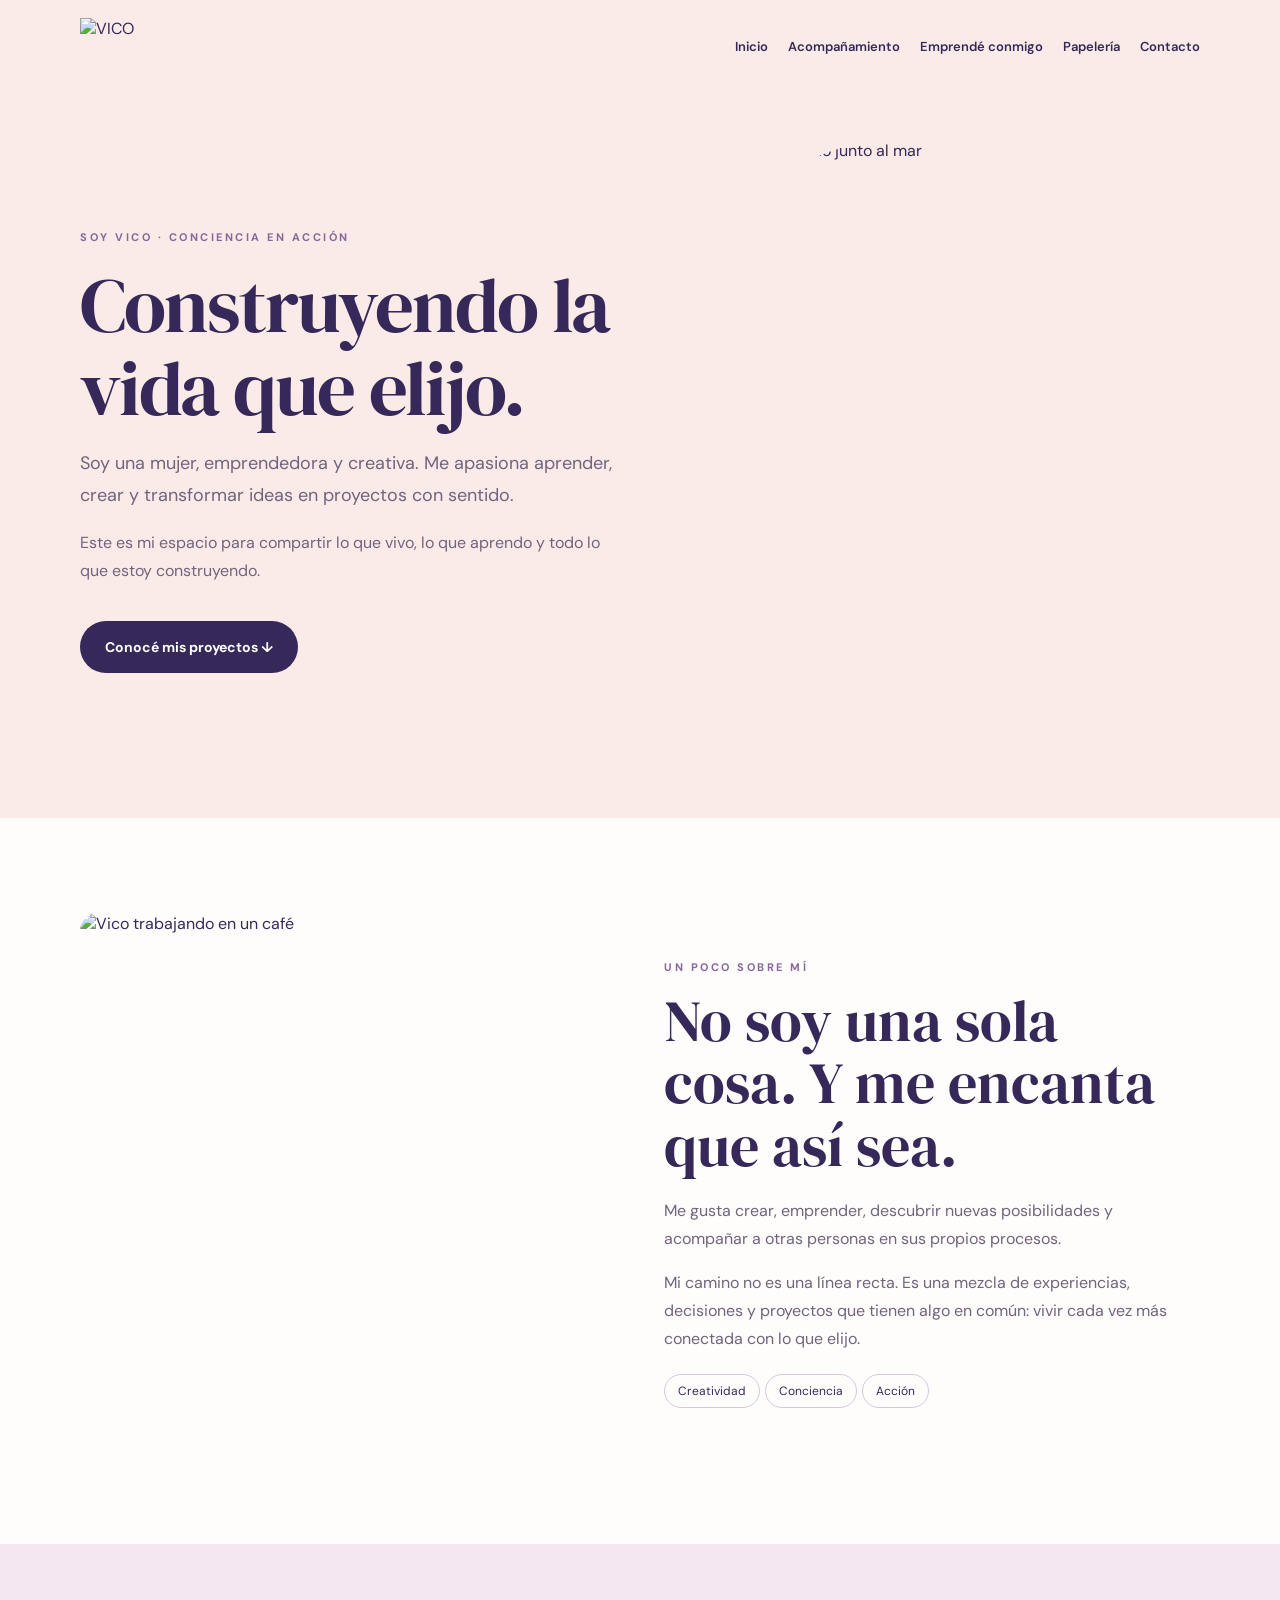
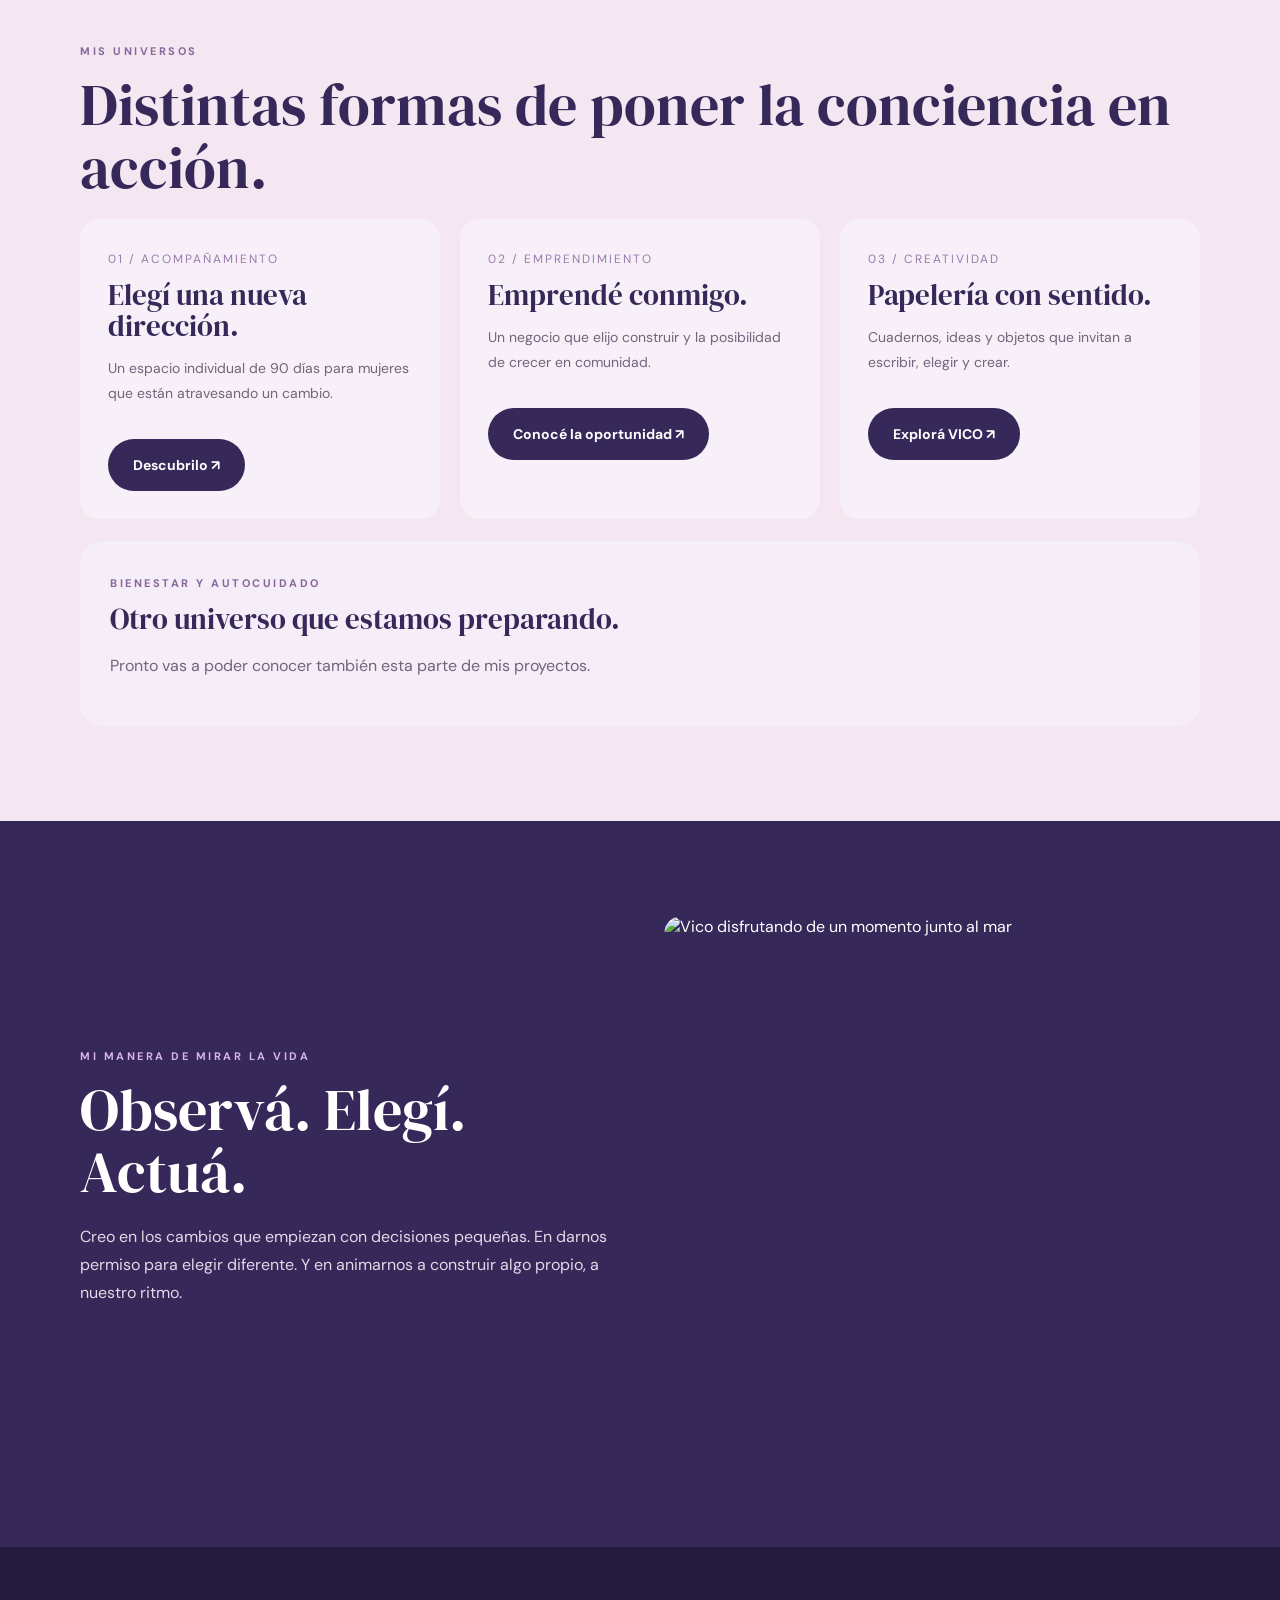
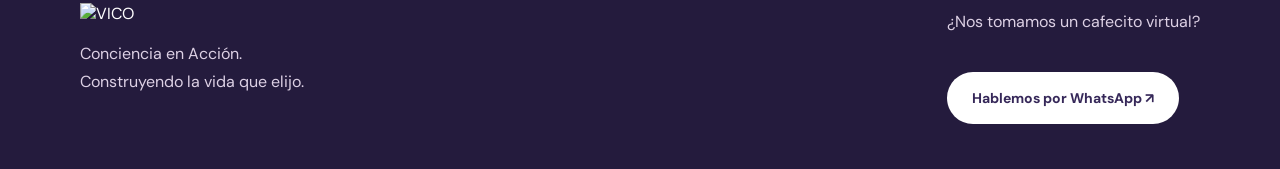
==== index.html @ 18afd37e "Add files via upload" ====
<!doctype html><html lang="es"><head><meta charset="utf-8"><meta name="viewport" content="width=device-width, initial-scale=1"><meta name="theme-color" content="#FAEBE8"><meta name="description" content="Soy Vico. Conciencia en Acción: proyectos de bienestar, acompañamiento, emprendimiento y papelería con sentido."><title>Soy Vico · VICO</title><link rel="stylesheet" href="styles.css"></head><body><div class="hero"><header class="shell nav"><a class="brand" href="index.html"><img src="assets/logo.png" alt="VICO"></a><button class="menu" type="button" aria-label="Abrir menú" aria-expanded="false" onclick="let l=document.querySelector('.links');l.classList.toggle('open');this.setAttribute('aria-expanded',l.classList.contains('open'))">Menú ☰</button><nav class="links" aria-label="Navegación principal"><a href="index.html">Inicio</a><a href="acompanamiento.html">Acompañamiento</a><a href="emprende.html">Emprendé conmigo</a><a href="papeleria.html">Papelería</a><a href="index.html#contacto">Contacto</a></nav></header><div class="shell hero-grid"><div><span class="eyebrow">Soy Vico · Conciencia en Acción</span><h1>Construyendo la vida que elijo.</h1><p class="lead">Soy una mujer, emprendedora y creativa. Me apasiona aprender, crear y transformar ideas en proyectos con sentido.</p><p>Este es mi espacio para compartir lo que vivo, lo que aprendo y todo lo que estoy construyendo.</p><a class="btn" href="#proyectos">Conocé mis proyectos ↓</a></div><div class="visual"><img class="hero-photo" src="assets/sonrisa.jpg" alt="Vico sonriendo junto al mar"></div></div></div><section class="pad"><div class="shell grid2"><img class="photo split-photo" src="assets/cafe.jpg" alt="Vico trabajando en un café"><div><span class="eyebrow">Un poco sobre mí</span><h2>No soy una sola cosa. Y me encanta que así sea.</h2><p>Me gusta crear, emprender, descubrir nuevas posibilidades y acompañar a otras personas en sus propios procesos.</p><p>Mi camino no es una línea recta. Es una mezcla de experiencias, decisiones y proyectos que tienen algo en común: vivir cada vez más conectada con lo que elijo.</p><span class="tag">Creatividad</span><span class="tag">Conciencia</span><span class="tag">Acción</span></div></div></section><section class="pad band" id="proyectos"><div class="shell"><span class="eyebrow">Mis universos</span><h2>Distintas formas de poner la conciencia en acción.</h2><div class="cards"><article class="card"><span class="num">01 / ACOMPAÑAMIENTO</span><h3>Elegí una nueva dirección.</h3><p>Un espacio individual de 90 días para mujeres que están atravesando un cambio.</p><a class="btn" href="acompanamiento.html">Descubrilo ↗</a></article><article class="card"><span class="num">02 / EMPRENDIMIENTO</span><h3>Emprendé conmigo.</h3><p>Un negocio que elijo construir y la posibilidad de crecer en comunidad.</p><a class="btn" href="emprende.html">Conocé la oportunidad ↗</a></article><article class="card"><span class="num">03 / CREATIVIDAD</span><h3>Papelería con sentido.</h3><p>Cuadernos, ideas y objetos que invitan a escribir, elegir y crear.</p><a class="btn" href="papeleria.html">Explorá VICO ↗</a></article></div><div class="callout" style="margin-top:22px"><span class="eyebrow">Bienestar y autocuidado</span><h3>Otro universo que estamos preparando.</h3><p>Pronto vas a poder conocer también esta parte de mis proyectos.</p></div></div></section><section class="pad dark"><div class="shell grid2"><div><span class="eyebrow">Mi manera de mirar la vida</span><h2>Observá. Elegí. Actuá.</h2><p>Creo en los cambios que empiezan con decisiones pequeñas. En darnos permiso para elegir diferente. Y en animarnos a construir algo propio, a nuestro ritmo.</p></div><img class="photo split-photo" src="assets/alegria.jpg" alt="Vico disfrutando de un momento junto al mar"></div></section><footer class="footer" id="contacto"><div class="shell footer-grid"><div><img src="assets/logo_light.png" alt="VICO"><p>Conciencia en Acción.<br>Construyendo la vida que elijo.</p></div><div><p>¿Nos tomamos un cafecito virtual?</p><a class="btn alt" href="https://wa.me/34682729639?text=Hola%20Vico%2C%20llegu%C3%A9%20desde%20tu%20web%20y%20me%20gustar%C3%ADa%20conversar." target="_blank" rel="noopener">Hablemos por WhatsApp ↗</a></div></div></footer></body></html>
---- styles.css ----
@import url('https://fonts.googleapis.com/css2?family=DM+Sans:wght@400;500;600;700&family=DM+Serif+Display:ital@0;1&display=swap');:root{--ink:#362859;--blush:#FAEBE8;--lilac:#8968AA;--muted:#71647c;--paper:#fffdfb}*{box-sizing:border-box}html{scroll-behavior:smooth}body{margin:0;color:var(--ink);background:var(--paper);font-family:'DM Sans',sans-serif}a{text-decoration:none;color:inherit}img{display:block;max-width:100%}.shell{width:min(1120px,calc(100% - 40px));margin:auto}.nav{display:flex;align-items:center;justify-content:space-between;gap:16px;padding:18px 0}.brand img{width:118px;height:56px;object-fit:contain;object-position:left}.links{display:flex;gap:20px;align-items:center;font-size:13px;font-weight:600}.links a:hover{color:var(--lilac)}.menu{display:none;border:1px solid #c9b7d5;background:transparent;border-radius:12px;padding:9px 12px;color:var(--ink)}.hero{background:var(--blush);padding-bottom:60px}.hero-grid{display:grid;grid-template-columns:1.05fr .95fr;gap:7%;align-items:center;padding-top:48px}.eyebrow{font-size:11px;letter-spacing:2.5px;text-transform:uppercase;font-weight:700;color:#86679b}h1,h2,h3,.quote{font-family:'DM Serif Display',Georgia,serif;font-weight:400;line-height:1.08}h1{font-size:clamp(48px,6vw,86px);letter-spacing:-2px;margin:18px 0}h2{font-size:clamp(35px,4.5vw,60px);margin:14px 0 20px}h3{font-size:29px;margin:12px 0}p{line-height:1.75;color:var(--muted);font-size:16px}.lead{font-size:18px;max-width:580px}.hero-photo{border-radius:190px 190px 18px 18px;aspect-ratio:4/5;object-fit:cover;object-position:center}.photo{width:100%;object-fit:cover;border-radius:18px}.btn{display:inline-flex;align-items:center;justify-content:center;gap:12px;border-radius:100px;background:var(--ink);color:white;font-weight:700;padding:17px 25px;font-size:14px;margin-top:20px;transition:transform .2s}.btn:hover{transform:translateY(-2px)}.btn.alt{background:white;color:var(--ink)}.btn.outline{background:transparent;color:var(--ink);border:1px solid var(--ink)}section.pad{padding:95px 0}.grid2{display:grid;grid-template-columns:1fr 1fr;gap:48px;align-items:center}.cards{display:grid;grid-template-columns:repeat(3,1fr);gap:20px}.card{padding:28px;border-radius:20px;background:#f7f0f8}.card p{font-size:14px}.card .num{font-size:12px;letter-spacing:2px;color:#9b7bae}.dark{background:var(--ink);color:white}.dark p{color:#e2d9e8}.dark .eyebrow{color:#d8b5e4}.dark .card{background:#4a3968}.dark .card p{color:#e9dfed}.split-photo{aspect-ratio:4/4;object-fit:cover}.quote{font-size:clamp(30px,4vw,56px)}.footer{background:#241b3d;color:white;padding:45px 0}.footer p{color:#ddd1e5}.footer a{color:white}.footer-grid{display:flex;justify-content:space-between;gap:20px;align-items:center}.footer img{width:115px}.tag{display:inline-block;border:1px solid #d7c8df;border-radius:99px;padding:8px 13px;font-size:12px;margin:5px 5px 0 0}.mini{font-size:12px}.products{display:grid;grid-template-columns:repeat(3,1fr);gap:16px}.product{background:#f6edf5;padding:12px;border-radius:18px}.product img{width:100%;height:230px;object-fit:cover;border-radius:12px}.product h3{font-size:24px;margin:16px 6px}.product p{margin:0 6px 10px;font-size:13px}.steps{display:grid;grid-template-columns:repeat(3,1fr);gap:18px}.step{border-top:1px solid #c8b6d3;padding:20px 0}.price{padding:20px;border-bottom:1px solid #e2d5e6;display:flex;justify-content:space-between;gap:12px}.price strong{font-size:23px}.notice{font-size:12px;color:#756a80}.band{background:#f5e7f2}.hero-small{padding:65px 0 85px;background:var(--blush)}.hero-small .grid2{gap:7%}.hero-small .photo{max-height:500px;aspect-ratio:4/4}.callout{border-radius:22px;padding:30px;background:#f5edf7}.faq details{border-bottom:1px solid #dfd4e4;padding:18px 0}.faq summary{cursor:pointer;font-weight:700}.faq p{margin-bottom:0}@media(max-width:760px){.shell{width:min(100% - 32px,580px)}.menu{display:block}.links{display:none;position:absolute;top:76px;left:16px;right:16px;background:white;z-index:10;padding:20px;border-radius:16px;box-shadow:0 15px 40px #36285922;flex-direction:column;align-items:start}.links.open{display:flex}.hero-grid,.grid2{grid-template-columns:1fr;gap:25px}.hero-grid{padding-top:24px}.hero-photo{max-height:440px;object-position:center 35%;border-radius:140px 140px 16px 16px}.hero-grid .visual{order:-1}.hero{padding-bottom:45px}h1{font-size:clamp(45px,12vw,64px);letter-spacing:-1px}section.pad{padding:62px 0}.cards,.products,.steps{grid-template-columns:1fr}.products{grid-template-columns:repeat(2,1fr)}.product img{height:185px}.product h3{font-size:21px}.footer-grid{display:block}.hero-small{padding:35px 0 55px}.hero-small .photo{max-height:360px}.price strong{font-size:19px}}
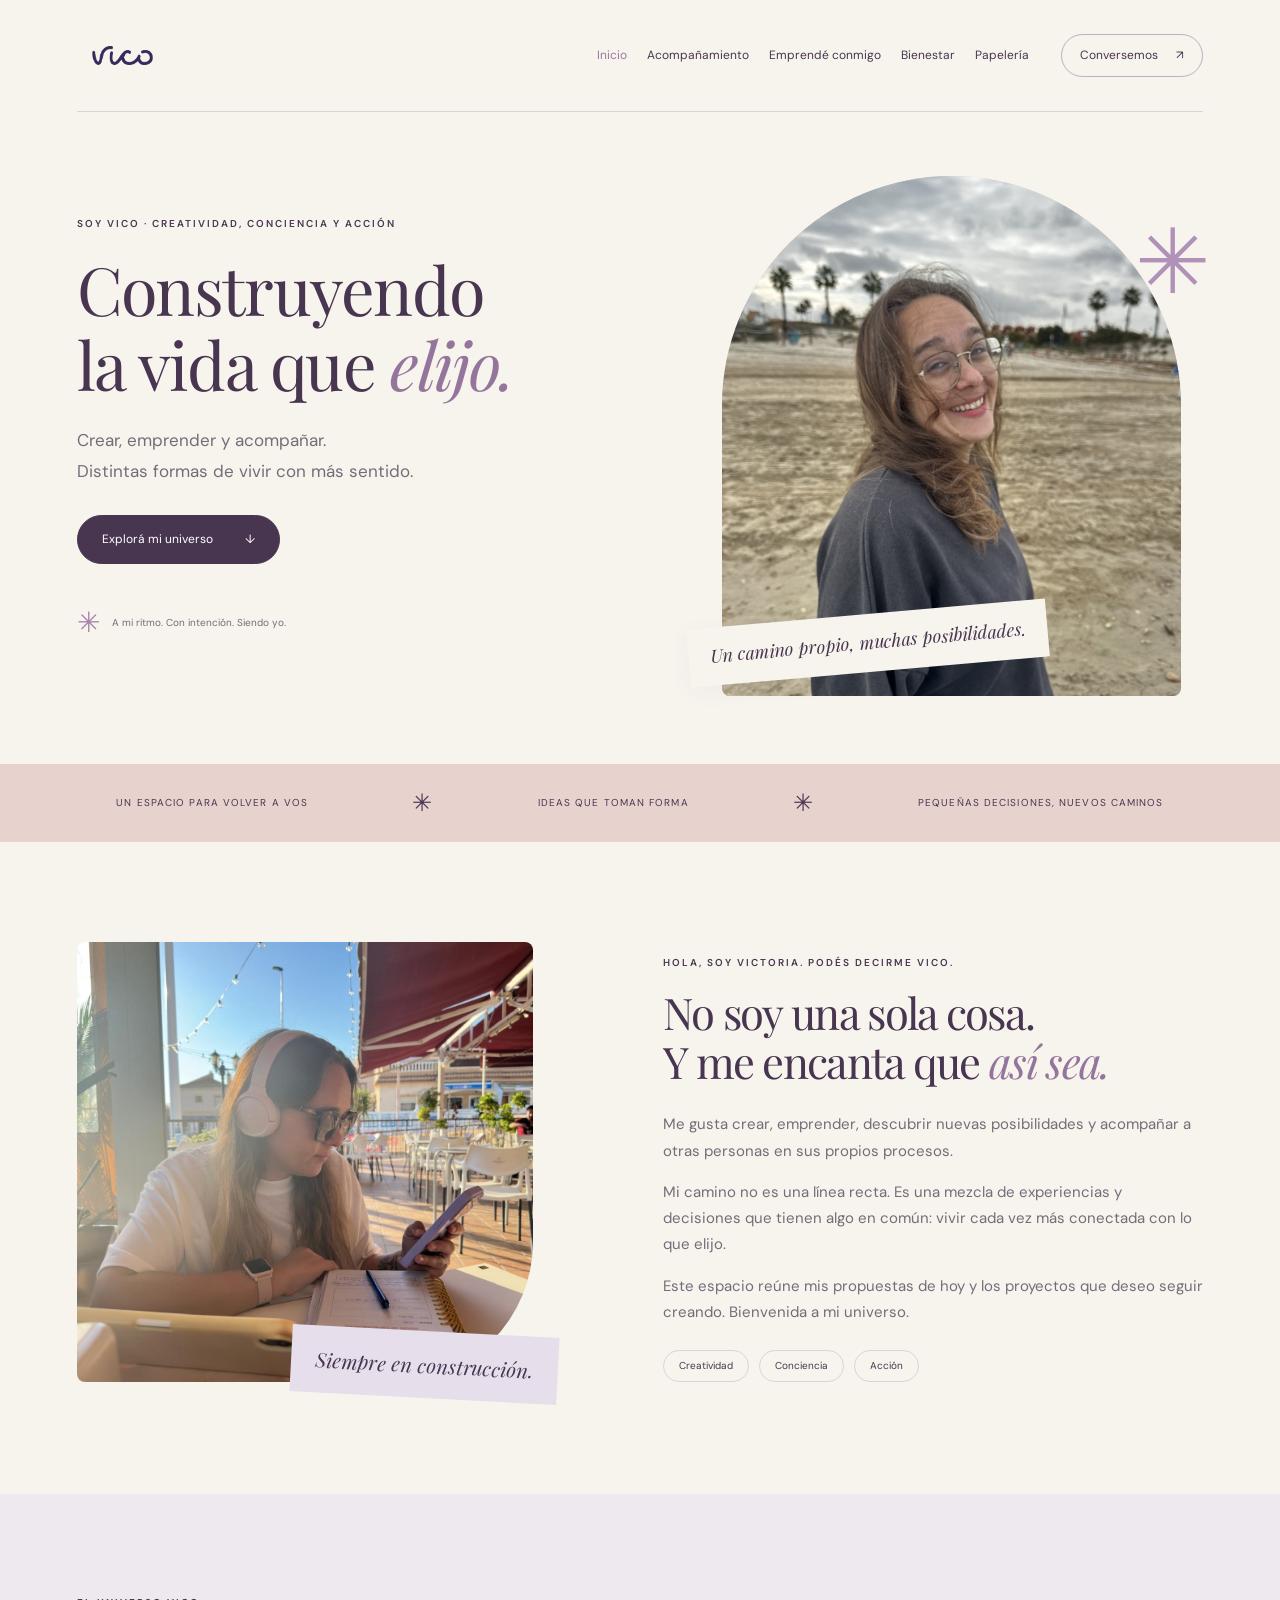
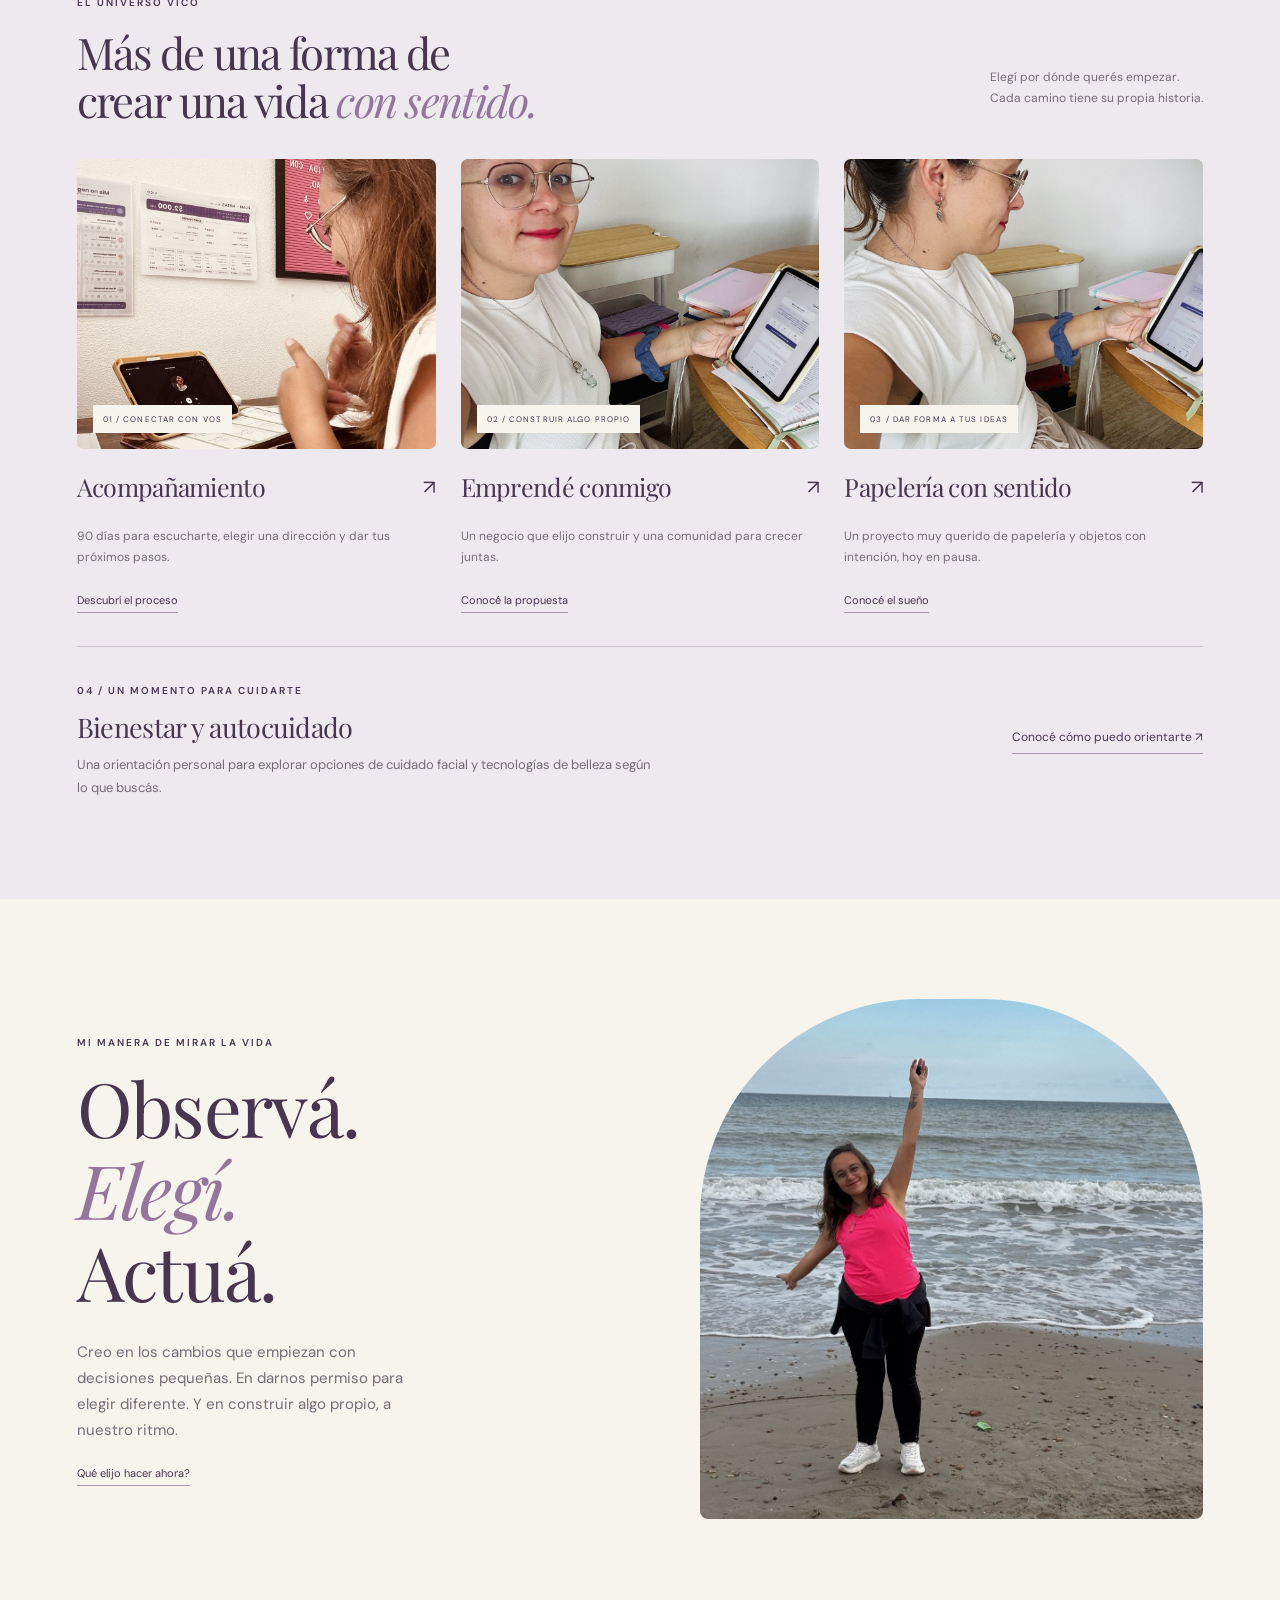
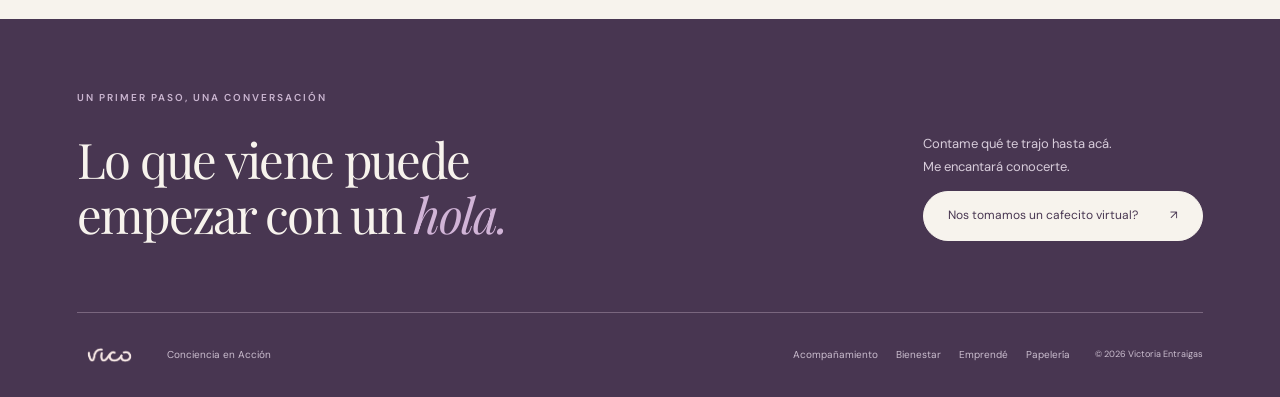
==== commit ba1321c0: "Add files via upload" ====
--- a/index.html
+++ b/index.html
@@ -1 +1 @@
-<!doctype html><html lang="es"><head><meta charset="utf-8"><meta name="viewport" content="width=device-width, initial-scale=1"><meta name="theme-color" content="#FAEBE8"><meta name="description" content="Soy Vico. Conciencia en Acción: proyectos de bienestar, acompañamiento, emprendimiento y papelería con sentido."><title>Soy Vico · VICO</title><link rel="stylesheet" href="styles.css"></head><body><div class="hero"><header class="shell nav"><a class="brand" href="index.html"><img src="assets/logo.png" alt="VICO"></a><button class="menu" type="button" aria-label="Abrir menú" aria-expanded="false" onclick="let l=document.querySelector('.links');l.classList.toggle('open');this.setAttribute('aria-expanded',l.classList.contains('open'))">Menú ☰</button><nav class="links" aria-label="Navegación principal"><a href="index.html">Inicio</a><a href="acompanamiento.html">Acompañamiento</a><a href="emprende.html">Emprendé conmigo</a><a href="papeleria.html">Papelería</a><a href="index.html#contacto">Contacto</a></nav></header><div class="shell hero-grid"><div><span class="eyebrow">Soy Vico · Conciencia en Acción</span><h1>Construyendo la vida que elijo.</h1><p class="lead">Soy una mujer, emprendedora y creativa. Me apasiona aprender, crear y transformar ideas en proyectos con sentido.</p><p>Este es mi espacio para compartir lo que vivo, lo que aprendo y todo lo que estoy construyendo.</p><a class="btn" href="#proyectos">Conocé mis proyectos ↓</a></div><div class="visual"><img class="hero-photo" src="assets/sonrisa.jpg" alt="Vico sonriendo junto al mar"></div></div></div><section class="pad"><div class="shell grid2"><img class="photo split-photo" src="assets/cafe.jpg" alt="Vico trabajando en un café"><div><span class="eyebrow">Un poco sobre mí</span><h2>No soy una sola cosa. Y me encanta que así sea.</h2><p>Me gusta crear, emprender, descubrir nuevas posibilidades y acompañar a otras personas en sus propios procesos.</p><p>Mi camino no es una línea recta. Es una mezcla de experiencias, decisiones y proyectos que tienen algo en común: vivir cada vez más conectada con lo que elijo.</p><span class="tag">Creatividad</span><span class="tag">Conciencia</span><span class="tag">Acción</span></div></div></section><section class="pad band" id="proyectos"><div class="shell"><span class="eyebrow">Mis universos</span><h2>Distintas formas de poner la conciencia en acción.</h2><div class="cards"><article class="card"><span class="num">01 / ACOMPAÑAMIENTO</span><h3>Elegí una nueva dirección.</h3><p>Un espacio individual de 90 días para mujeres que están atravesando un cambio.</p><a class="btn" href="acompanamiento.html">Descubrilo ↗</a></article><article class="card"><span class="num">02 / EMPRENDIMIENTO</span><h3>Emprendé conmigo.</h3><p>Un negocio que elijo construir y la posibilidad de crecer en comunidad.</p><a class="btn" href="emprende.html">Conocé la oportunidad ↗</a></article><article class="card"><span class="num">03 / CREATIVIDAD</span><h3>Papelería con sentido.</h3><p>Cuadernos, ideas y objetos que invitan a escribir, elegir y crear.</p><a class="btn" href="papeleria.html">Explorá VICO ↗</a></article></div><div class="callout" style="margin-top:22px"><span class="eyebrow">Bienestar y autocuidado</span><h3>Otro universo que estamos preparando.</h3><p>Pronto vas a poder conocer también esta parte de mis proyectos.</p></div></div></section><section class="pad dark"><div class="shell grid2"><div><span class="eyebrow">Mi manera de mirar la vida</span><h2>Observá. Elegí. Actuá.</h2><p>Creo en los cambios que empiezan con decisiones pequeñas. En darnos permiso para elegir diferente. Y en animarnos a construir algo propio, a nuestro ritmo.</p></div><img class="photo split-photo" src="assets/alegria.jpg" alt="Vico disfrutando de un momento junto al mar"></div></section><footer class="footer" id="contacto"><div class="shell footer-grid"><div><img src="assets/logo_light.png" alt="VICO"><p>Conciencia en Acción.<br>Construyendo la vida que elijo.</p></div><div><p>¿Nos tomamos un cafecito virtual?</p><a class="btn alt" href="https://wa.me/34682729639?text=Hola%20Vico%2C%20llegu%C3%A9%20desde%20tu%20web%20y%20me%20gustar%C3%ADa%20conversar." target="_blank" rel="noopener">Hablemos por WhatsApp ↗</a></div></div></footer></body></html>+<!doctype html><html lang="es"><head><meta charset="utf-8"><meta name="viewport" content="width=device-width, initial-scale=1"><meta name="theme-color" content="#f7f3ed"><meta name="description" content="VICO, Conciencia en Acción. Acompañamiento, emprendimiento y papelería con sentido por Victoria Entraigas."><title>Conciencia en Acción · VICO</title><link rel="stylesheet" href="styles.css"><script src="app.js" defer></script></head><body><a class="skip" href="#main">Saltar al contenido</a><header class="nav wrap"><a class="brand" href="index.html"><img src="assets/logo.png" alt="VICO · Inicio"></a><nav id="navigation" aria-label="Principal"><a href="index.html">Inicio</a><a href="acompanamiento.html">Acompañamiento</a><a href="emprende.html">Emprendé conmigo</a><a href="bienestar.html">Bienestar</a><a href="papeleria.html">Papelería</a></nav><a class="nav-contact" href="#contacto">Conversemos <span>↗</span></a><button class="menu" aria-label="Abrir menú" aria-controls="navigation" aria-expanded="false">☰</button></header><main id="main"><section class="hero wrap"><div class="hero-copy"><span class="eyebrow">Soy Vico · Creatividad, conciencia y acción</span><h1>Construyendo<br>la vida que <em>elijo.</em></h1><p class="lead">Crear, emprender y acompañar.<br>Distintas formas de vivir con más sentido.</p><a class="btn" href="#proyectos">Explorá mi universo <span>↓</span></a><div class="hero-note"><span class="tiny-star">✳︎</span> A mi ritmo. Con intención. Siendo yo.</div></div><div class="hero-visual"><div class="photo-arch"><img src="assets/sonrisa.jpg" alt="Vico sonriendo junto al mar" fetchpriority="high"></div><span class="photo-label">Un camino propio, muchas posibilidades.</span><span class="orbit" aria-hidden="true">✳︎</span></div></section><div class="ribbon"><span>Un espacio para volver a vos</span><b>✳︎</b><span>Ideas que toman forma</span><b>✳︎</b><span>Pequeñas decisiones, nuevos caminos</span></div><section class="section wrap about"><div class="about-image"><img src="assets/cafe.jpg" alt="Vico creando y trabajando en un café" loading="lazy"><span class="image-note">Siempre en construcción.</span></div><div><span class="eyebrow">Hola, soy Victoria. Podés decirme Vico.</span><h2>No soy una sola cosa.<br>Y me encanta que <em>así sea.</em></h2><p>Me gusta crear, emprender, descubrir nuevas posibilidades y acompañar a otras personas en sus propios procesos.</p><p>Mi camino no es una línea recta. Es una mezcla de experiencias y decisiones que tienen algo en común: vivir cada vez más conectada con lo que elijo.</p><p>Este espacio reúne mis propuestas de hoy y los proyectos que deseo seguir creando. Bienvenida a mi universo.</p><div class="tags"><span>Creatividad</span><span>Conciencia</span><span>Acción</span></div></div></section><section class="projects section" id="proyectos"><div class="wrap"><div class="section-heading"><div><span class="eyebrow">El universo VICO</span><h2>Más de una forma de<br>crear una vida <em>con sentido.</em></h2></div><p>Elegí por dónde querés empezar.<br>Cada camino tiene su propia historia.</p></div><div class="project-grid"><a class="project" href="acompanamiento.html"><div class="project-img"><img src="assets/sesion.jpg" alt="Vico en una conversación" loading="lazy"><span>01 / CONECTAR CON VOS</span></div><div class="project-text"><h3>Acompañamiento <span>↗</span></h3><p>90 días para escucharte, elegir una dirección y dar tus próximos pasos.</p><span class="text-link">Descubrí el proceso</span></div></a><a class="project" href="emprende.html"><div class="project-img"><img src="assets/trabajo.jpg" alt="Vico trabajando en su negocio" loading="lazy"><span>02 / CONSTRUIR ALGO PROPIO</span></div><div class="project-text"><h3>Emprendé conmigo <span>↗</span></h3><p>Un negocio que elijo construir y una comunidad para crecer juntas.</p><span class="text-link">Conocé la propuesta</span></div></a><a class="project" href="papeleria.html"><div class="project-img"><img src="assets/escritorio.jpg" alt="Vico desarrollando ideas en su escritorio" loading="lazy"><span>03 / DAR FORMA A TUS IDEAS</span></div><div class="project-text"><h3>Papelería con sentido <span>↗</span></h3><p>Un proyecto muy querido de papelería y objetos con intención, hoy en pausa.</p><span class="text-link">Conocé el sueño</span></div></a></div><a class="wellness-feature" href="bienestar.html"><div><span class="eyebrow">04 / Un momento para cuidarte</span><h3>Bienestar y autocuidado</h3><p>Una orientación personal para explorar opciones de cuidado facial y tecnologías de belleza según lo que buscás.</p></div><span class="wellness-link">Conocé cómo puedo orientarte ↗</span></a></div></section><section class="philosophy section wrap"><div><span class="eyebrow">Mi manera de mirar la vida</span><h2>Observá.<br><em>Elegí.</em><br>Actuá.</h2><p>Creo en los cambios que empiezan con decisiones pequeñas. En darnos permiso para elegir diferente. Y en construir algo propio, a nuestro ritmo.</p><span class="text-link">Qué elijo hacer ahora?</span></div><img src="assets/alegria.jpg" alt="Vico disfrutando junto al mar" loading="lazy"></section></main><footer id="contacto"><div class="wrap"><span class="eyebrow">Un primer paso, una conversación</span><div class="footer-top"><h2>Lo que viene puede<br>empezar con un <em>hola.</em></h2><div><p>Contame qué te trajo hasta acá.<br>Me encantará conocerte.</p><a class="btn" target="_blank" rel="noopener" href="https://wa.me/34682729639?text=Hola%20Vico%2C%20llegu%C3%A9%20desde%20tu%20web%20y%20me%20gustar%C3%ADa%20conversar.">Nos tomamos un cafecito virtual? <span>↗</span></a></div></div><div class="footer-bottom"><img src="assets/logo_light.png" alt="VICO"><span>Conciencia en Acción</span><div class="footer-links"><a href="acompanamiento.html">Acompañamiento</a><a href="bienestar.html">Bienestar</a><a href="emprende.html">Emprendé</a><a href="papeleria.html">Papelería</a></div><small>© 2026 Victoria Entraigas</small></div></div></footer></body></html>
--- a/styles.css
+++ b/styles.css
@@ -1 +1,7 @@
-@import url('https://fonts.googleapis.com/css2?family=DM+Sans:wght@400;500;600;700&family=DM+Serif+Display:ital@0;1&display=swap');:root{--ink:#362859;--blush:#FAEBE8;--lilac:#8968AA;--muted:#71647c;--paper:#fffdfb}*{box-sizing:border-box}html{scroll-behavior:smooth}body{margin:0;color:var(--ink);background:var(--paper);font-family:'DM Sans',sans-serif}a{text-decoration:none;color:inherit}img{display:block;max-width:100%}.shell{width:min(1120px,calc(100% - 40px));margin:auto}.nav{display:flex;align-items:center;justify-content:space-between;gap:16px;padding:18px 0}.brand img{width:118px;height:56px;object-fit:contain;object-position:left}.links{display:flex;gap:20px;align-items:center;font-size:13px;font-weight:600}.links a:hover{color:var(--lilac)}.menu{display:none;border:1px solid #c9b7d5;background:transparent;border-radius:12px;padding:9px 12px;color:var(--ink)}.hero{background:var(--blush);padding-bottom:60px}.hero-grid{display:grid;grid-template-columns:1.05fr .95fr;gap:7%;align-items:center;padding-top:48px}.eyebrow{font-size:11px;letter-spacing:2.5px;text-transform:uppercase;font-weight:700;color:#86679b}h1,h2,h3,.quote{font-family:'DM Serif Display',Georgia,serif;font-weight:400;line-height:1.08}h1{font-size:clamp(48px,6vw,86px);letter-spacing:-2px;margin:18px 0}h2{font-size:clamp(35px,4.5vw,60px);margin:14px 0 20px}h3{font-size:29px;margin:12px 0}p{line-height:1.75;color:var(--muted);font-size:16px}.lead{font-size:18px;max-width:580px}.hero-photo{border-radius:190px 190px 18px 18px;aspect-ratio:4/5;object-fit:cover;object-position:center}.photo{width:100%;object-fit:cover;border-radius:18px}.btn{display:inline-flex;align-items:center;justify-content:center;gap:12px;border-radius:100px;background:var(--ink);color:white;font-weight:700;padding:17px 25px;font-size:14px;margin-top:20px;transition:transform .2s}.btn:hover{transform:translateY(-2px)}.btn.alt{background:white;color:var(--ink)}.btn.outline{background:transparent;color:var(--ink);border:1px solid var(--ink)}section.pad{padding:95px 0}.grid2{display:grid;grid-template-columns:1fr 1fr;gap:48px;align-items:center}.cards{display:grid;grid-template-columns:repeat(3,1fr);gap:20px}.card{padding:28px;border-radius:20px;background:#f7f0f8}.card p{font-size:14px}.card .num{font-size:12px;letter-spacing:2px;color:#9b7bae}.dark{background:var(--ink);color:white}.dark p{color:#e2d9e8}.dark .eyebrow{color:#d8b5e4}.dark .card{background:#4a3968}.dark .card p{color:#e9dfed}.split-photo{aspect-ratio:4/4;object-fit:cover}.quote{font-size:clamp(30px,4vw,56px)}.footer{background:#241b3d;color:white;padding:45px 0}.footer p{color:#ddd1e5}.footer a{color:white}.footer-grid{display:flex;justify-content:space-between;gap:20px;align-items:center}.footer img{width:115px}.tag{display:inline-block;border:1px solid #d7c8df;border-radius:99px;padding:8px 13px;font-size:12px;margin:5px 5px 0 0}.mini{font-size:12px}.products{display:grid;grid-template-columns:repeat(3,1fr);gap:16px}.product{background:#f6edf5;padding:12px;border-radius:18px}.product img{width:100%;height:230px;object-fit:cover;border-radius:12px}.product h3{font-size:24px;margin:16px 6px}.product p{margin:0 6px 10px;font-size:13px}.steps{display:grid;grid-template-columns:repeat(3,1fr);gap:18px}.step{border-top:1px solid #c8b6d3;padding:20px 0}.price{padding:20px;border-bottom:1px solid #e2d5e6;display:flex;justify-content:space-between;gap:12px}.price strong{font-size:23px}.notice{font-size:12px;color:#756a80}.band{background:#f5e7f2}.hero-small{padding:65px 0 85px;background:var(--blush)}.hero-small .grid2{gap:7%}.hero-small .photo{max-height:500px;aspect-ratio:4/4}.callout{border-radius:22px;padding:30px;background:#f5edf7}.faq details{border-bottom:1px solid #dfd4e4;padding:18px 0}.faq summary{cursor:pointer;font-weight:700}.faq p{margin-bottom:0}@media(max-width:760px){.shell{width:min(100% - 32px,580px)}.menu{display:block}.links{display:none;position:absolute;top:76px;left:16px;right:16px;background:white;z-index:10;padding:20px;border-radius:16px;box-shadow:0 15px 40px #36285922;flex-direction:column;align-items:start}.links.open{display:flex}.hero-grid,.grid2{grid-template-columns:1fr;gap:25px}.hero-grid{padding-top:24px}.hero-photo{max-height:440px;object-position:center 35%;border-radius:140px 140px 16px 16px}.hero-grid .visual{order:-1}.hero{padding-bottom:45px}h1{font-size:clamp(45px,12vw,64px);letter-spacing:-1px}section.pad{padding:62px 0}.cards,.products,.steps{grid-template-columns:1fr}.products{grid-template-columns:repeat(2,1fr)}.product img{height:185px}.product h3{font-size:21px}.footer-grid{display:block}.hero-small{padding:35px 0 55px}.hero-small .photo{max-height:360px}.price strong{font-size:19px}}+@import url('https://fonts.googleapis.com/css2?family=DM+Sans:wght@400;500;600;700&family=Playfair+Display:ital,wght@0,400;0,500;0,600;1,400;1,500&display=swap');
+:root{--paper:#f7f3ed;--purple:#483651;--muted:#756c78;--pink:#e8d2ce;--line:#dcd3da;--lilac:#e6deeb}*{box-sizing:border-box}html{scroll-behavior:smooth;scroll-padding-top:30px}body{margin:0;background:var(--paper);color:var(--purple);font-family:'DM Sans',sans-serif;font-size:15px;line-height:1.75}a{color:inherit;text-decoration:none}img{display:block;width:100%;object-fit:cover}button{font:inherit}h1,h2,h3,p{margin-top:0}h1,h2,h3{font-family:'Playfair Display',Georgia,serif;font-weight:400;line-height:1.12;letter-spacing:-1.7px}h1{font-size:clamp(50px,5.2vw,80px);margin:20px 0 24px}h2{font-size:clamp(36px,3.4vw,51px);margin:16px 0 26px}h3{font-size:27px;letter-spacing:-.7px}em{font-weight:400;color:#94759c}p{color:var(--muted);max-width:590px}.wrap{width:min(1200px,88%);margin:auto}.nav{height:112px;display:flex;align-items:center;gap:32px;border-bottom:1px solid var(--line)}.brand{margin-right:auto}.brand img{width:91px;max-height:66px;object-fit:contain}.nav nav{display:flex;gap:29px;font-size:12px}.nav nav a:hover,.nav nav a[aria-current]{color:#9c789e}.nav-contact{font-size:12px;border:1px solid #bdb0bf;padding:10px 18px;border-radius:30px}.nav-contact span{margin-left:15px}.menu{display:none}.eyebrow{font-size:10px;font-weight:600;text-transform:uppercase;letter-spacing:2px;display:block}.hero{display:grid;grid-template-columns:1.1fr 1fr;align-items:center;gap:70px;padding-top:64px;padding-bottom:68px}.hero-copy{padding-bottom:10px}.lead{font-size:17px;line-height:1.8}.btn{display:inline-flex;align-items:center;justify-content:space-between;gap:32px;border:1px solid var(--purple);background:var(--purple);color:white;padding:14px 24px;border-radius:40px;font-size:12px;line-height:1.6;transition:transform .2s,background .2s}.btn:hover{background:#6b5075;transform:translateY(-2px)}.hero .btn{margin-top:12px}.hero-note{font-size:10px;margin-top:34px;color:var(--muted);display:flex;align-items:center;gap:12px}.tiny-star{font-size:28px;color:#a885ad}.hero-visual{position:relative;padding:0 22px}.photo-arch{height:520px;border-radius:240px 240px 8px 8px;overflow:hidden;background:var(--pink)}.photo-arch img{height:100%;object-position:center 35%}.photo-label{position:absolute;bottom:25px;left:-12px;padding:13px 22px;background:var(--paper);font-family:'Playfair Display',serif;font-style:italic;font-size:18px;box-shadow:0 5px 24px #4836510c;transform:rotate(-5deg)}.orbit{position:absolute;right:-7px;top:42px;font-size:90px;color:#b091b8;line-height:1}.ribbon{background:var(--pink);padding:18px 6%;display:flex;justify-content:space-around;align-items:center;gap:25px;font-size:10px;letter-spacing:1.1px;text-transform:uppercase}.ribbon b{font-size:24px;font-weight:400}.section{padding-top:100px;padding-bottom:100px}.about{display:grid;grid-template-columns:.9fr 1fr;gap:100px;align-items:center}.about-image{position:relative;margin:0 30px 12px 0}.about-image img{height:440px;border-radius:8px 8px 140px 8px}.image-note{position:absolute;bottom:-16px;right:-25px;background:var(--lilac);padding:16px 24px;font-family:'Playfair Display',serif;font-size:20px;font-style:italic;transform:rotate(3deg)}.tags{display:flex;gap:10px;margin-top:25px}.tags span,.tag{border:1px solid var(--line);border-radius:25px;padding:6px 15px;font-size:10px}.projects{background:#eee8ef}.section-heading{display:flex;justify-content:space-between;align-items:end;margin-bottom:34px}.section-heading h2{margin-bottom:0}.section-heading>p{font-size:12px;padding-bottom:4px}.project-grid{display:grid;grid-template-columns:repeat(3,1fr);gap:25px}.project{display:block}.project-img{position:relative;overflow:hidden;border-radius:7px}.project-img img{height:290px;transition:transform .5s}.project:hover img{transform:scale(1.04)}.project-img>span{position:absolute;left:16px;bottom:16px;background:var(--paper);padding:7px 10px;font-size:8px;letter-spacing:1.1px}.project-text{padding:24px 0}.project h3{font-size:25px;display:flex;justify-content:space-between;align-items:center}.project h3 span{font-family:'DM Sans';font-size:20px}.project p{font-size:12px;min-height:48px}.text-link{font-size:11px;border-bottom:1px solid #ab98b0;padding-bottom:5px}.coming{border-top:1px solid #cec1d0;padding-top:28px;display:flex;align-items:center;gap:24px;font-size:11px}.coming strong{font-weight:500;font-size:15px}.coming>span:last-child{font-size:30px;margin-left:auto}.philosophy{display:grid;grid-template-columns:1fr 1fr;gap:120px;align-items:center}.philosophy h2{font-size:75px;line-height:1.09}.philosophy p{max-width:360px}.philosophy img{height:520px;border-radius:220px 220px 8px 8px}footer{background:var(--purple);color:var(--paper);padding:70px 0 25px}footer .eyebrow{color:#cbb6d1}.footer-top{display:flex;justify-content:space-between;align-items:center;gap:50px;padding:15px 0 60px}footer h2{font-size:49px;margin:10px 0}footer em{color:#d1b4d7}footer p{color:#d8cddb;font-size:13px}footer .btn{background:var(--paper);color:var(--purple);border-color:var(--paper)}.footer-bottom{border-top:1px solid #79667e;display:flex;gap:25px;align-items:center;padding-top:25px;font-size:10px;color:#cbbecf}.footer-bottom img{width:65px;object-fit:contain}.footer-bottom a{margin-left:auto}.footer-bottom small{font-size:9px}.skip{position:fixed;left:10px;top:-100px;background:white;padding:12px;z-index:100}.skip:focus{top:10px}:focus-visible{outline:3px solid #ac7fac;outline-offset:5px}.detail .hero-small{padding:60px 0 80px;background:#eee8ef}.grid2{display:grid;grid-template-columns:1fr 1fr;gap:80px;align-items:center}.detail h1{font-size:clamp(40px,4.5vw,65px)}.detail .photo{height:500px;border-radius:180px 180px 8px 8px}.pad{padding:85px 0}.band{background:#ede5ec}.dark{background:var(--purple);color:var(--paper)}.dark p{color:#d9cddd}.cards,.steps{display:grid;grid-template-columns:repeat(3,1fr);gap:25px;margin:35px 0}.card,.step{padding:30px;border:1px solid #b7a5bc;border-radius:8px}.num{font-size:11px;letter-spacing:2px;display:block;margin-bottom:20px}.callout{padding:35px;background:#e5dbe6;border-radius:8px;margin-top:30px}.callout p{max-width:850px}.quote{font-family:'Playfair Display';font-size:32px;color:#94759c}.price{display:flex;align-items:center;justify-content:space-between;padding:24px 0;border-bottom:1px solid #cbbacf}.price>strong{font-size:30px;font-family:'Playfair Display'}.price p{margin:0;font-size:12px}.notice,.mini{font-size:12px;margin-top:20px}.outline{background:transparent;color:var(--purple)}
+@media(min-width:1500px){.hero{padding-top:85px;padding-bottom:85px}}@media(max-width:900px){.nav nav{gap:15px}.nav-contact{display:none}.hero{gap:30px}.hero-visual{padding:0}.photo-arch{height:450px}.about{gap:50px}.project-grid{gap:16px}.project-img img{height:240px}.project h3{font-size:21px}.philosophy{gap:60px}.grid2{gap:35px}.coming{flex-wrap:wrap}.cards{gap:12px}.card{padding:20px}}
+@media(max-width:640px){.wrap{width:88%}.nav{height:85px;position:relative}.brand img{width:73px}.menu{display:block;border:1px solid #c8b9cb;background:transparent;border-radius:50%;width:39px;height:39px;color:var(--purple)}.nav nav{display:none;position:absolute;top:76px;left:0;right:0;background:var(--paper);z-index:20;padding:20px;box-shadow:0 12px 20px #48365115;flex-direction:column;font-size:14px}.nav nav.open{display:flex}.hero{grid-template-columns:1fr;padding-top:40px;padding-bottom:45px;gap:35px}.hero h1{font-size:55px}.hero .eyebrow{font-size:8px}.hero-note{margin-top:22px}.hero-visual{width:90%;margin:0 auto}.photo-arch{height:420px}.orbit{font-size:68px;right:-15px}.photo-label{font-size:15px;left:-12px}.ribbon{padding:14px 6%;font-size:8px;gap:15px}.ribbon span:last-child,.ribbon b:last-of-type{display:none}.section{padding-top:65px;padding-bottom:65px}.about,.philosophy,.grid2{grid-template-columns:1fr;gap:40px}.about-image{margin-right:15px}.about-image img{height:380px}.about h2{font-size:37px}.section-heading{display:block}.section-heading>p{margin-top:22px}.project-grid{grid-template-columns:1fr;gap:20px}.project-img img{height:330px}.project h3{font-size:29px}.project p{min-height:0;font-size:14px}.project-text{padding-bottom:20px}.coming{gap:10px;align-items:start}.coming>span:first-child{width:100%}.coming>span:nth-child(3){width:80%}.philosophy h2{font-size:69px}.philosophy img{height:420px}.footer-top{display:block;padding-bottom:40px}footer h2{font-size:39px}.footer-top>div{margin-top:30px}.footer-bottom{flex-wrap:wrap;gap:15px}.footer-bottom small{width:100%}.cards,.steps{grid-template-columns:1fr}.detail .hero-small{padding-top:35px}.detail .photo{height:380px}.pad{padding:60px 0}.detail h1{font-size:43px}.callout{padding:25px}.btn{max-width:100%}}
+@media(prefers-reduced-motion:reduce){html{scroll-behavior:auto}*{transition:none!important}}
+.inner-hero{display:grid;grid-template-columns:1.1fr .9fr;gap:85px;align-items:center;padding-top:65px;padding-bottom:85px}.inner-hero h1{font-size:clamp(43px,4.5vw,67px)}.inner-hero>img{height:520px;border-radius:220px 220px 8px 8px}.inner-hero .btn{margin-top:12px}.editorial-grid{display:grid;grid-template-columns:1fr 1fr;gap:70px;max-width:1000px}.editorial-grid h3{margin-top:15px}.editorial-photo{height:470px;border-radius:8px 8px 140px 8px}.faqs{max-width:850px;margin-top:35px}.faqs details{border-top:1px solid var(--line);padding:20px 0}.faqs details:last-child{border-bottom:1px solid var(--line)}.faqs summary{cursor:pointer;font-size:17px;font-weight:500;padding-right:20px}.faqs details p{margin:15px 0 0;font-size:14px}.dream{max-width:820px;text-align:center}.dream p{margin:0 auto 22px}.wellness-feature{display:flex;justify-content:space-between;align-items:center;gap:35px;border-top:1px solid #cec1d0;padding:35px 0 0;margin-top:10px}.wellness-feature h3{margin:12px 0}.wellness-feature p{font-size:13px;margin:0;max-width:580px}.wellness-link{font-size:12px;white-space:nowrap;border-bottom:1px solid #ac94b4;padding-bottom:5px}.footer-links{display:flex;gap:18px;margin-left:auto}.footer-links a{margin:0}.detail .hero-small{background:transparent}.detail .hero-small .photo{border-radius:220px 220px 8px 8px}.dark .card{background:transparent}.dark .card h3{color:var(--paper)}.dark .card p{color:#e1d6e4}.nav nav{gap:20px}.orbit,.tiny-star,.ribbon b{font-family:Georgia,serif}
+@media(max-width:900px){.inner-hero{gap:40px}.nav nav{gap:12px}.nav{gap:18px}.nav-contact{display:none}.footer-links{gap:10px}}@media(max-width:640px){.inner-hero{grid-template-columns:1fr;gap:35px;padding:40px 0 60px}.inner-hero>img{height:400px}.inner-hero h1{font-size:45px}.editorial-grid{grid-template-columns:1fr;gap:12px}.editorial-photo{height:380px}.wellness-feature{display:block}.wellness-link{display:inline-block;margin-top:22px;white-space:normal}.footer-links{width:100%;flex-wrap:wrap;margin:5px 0}.faqs summary{font-size:16px}}
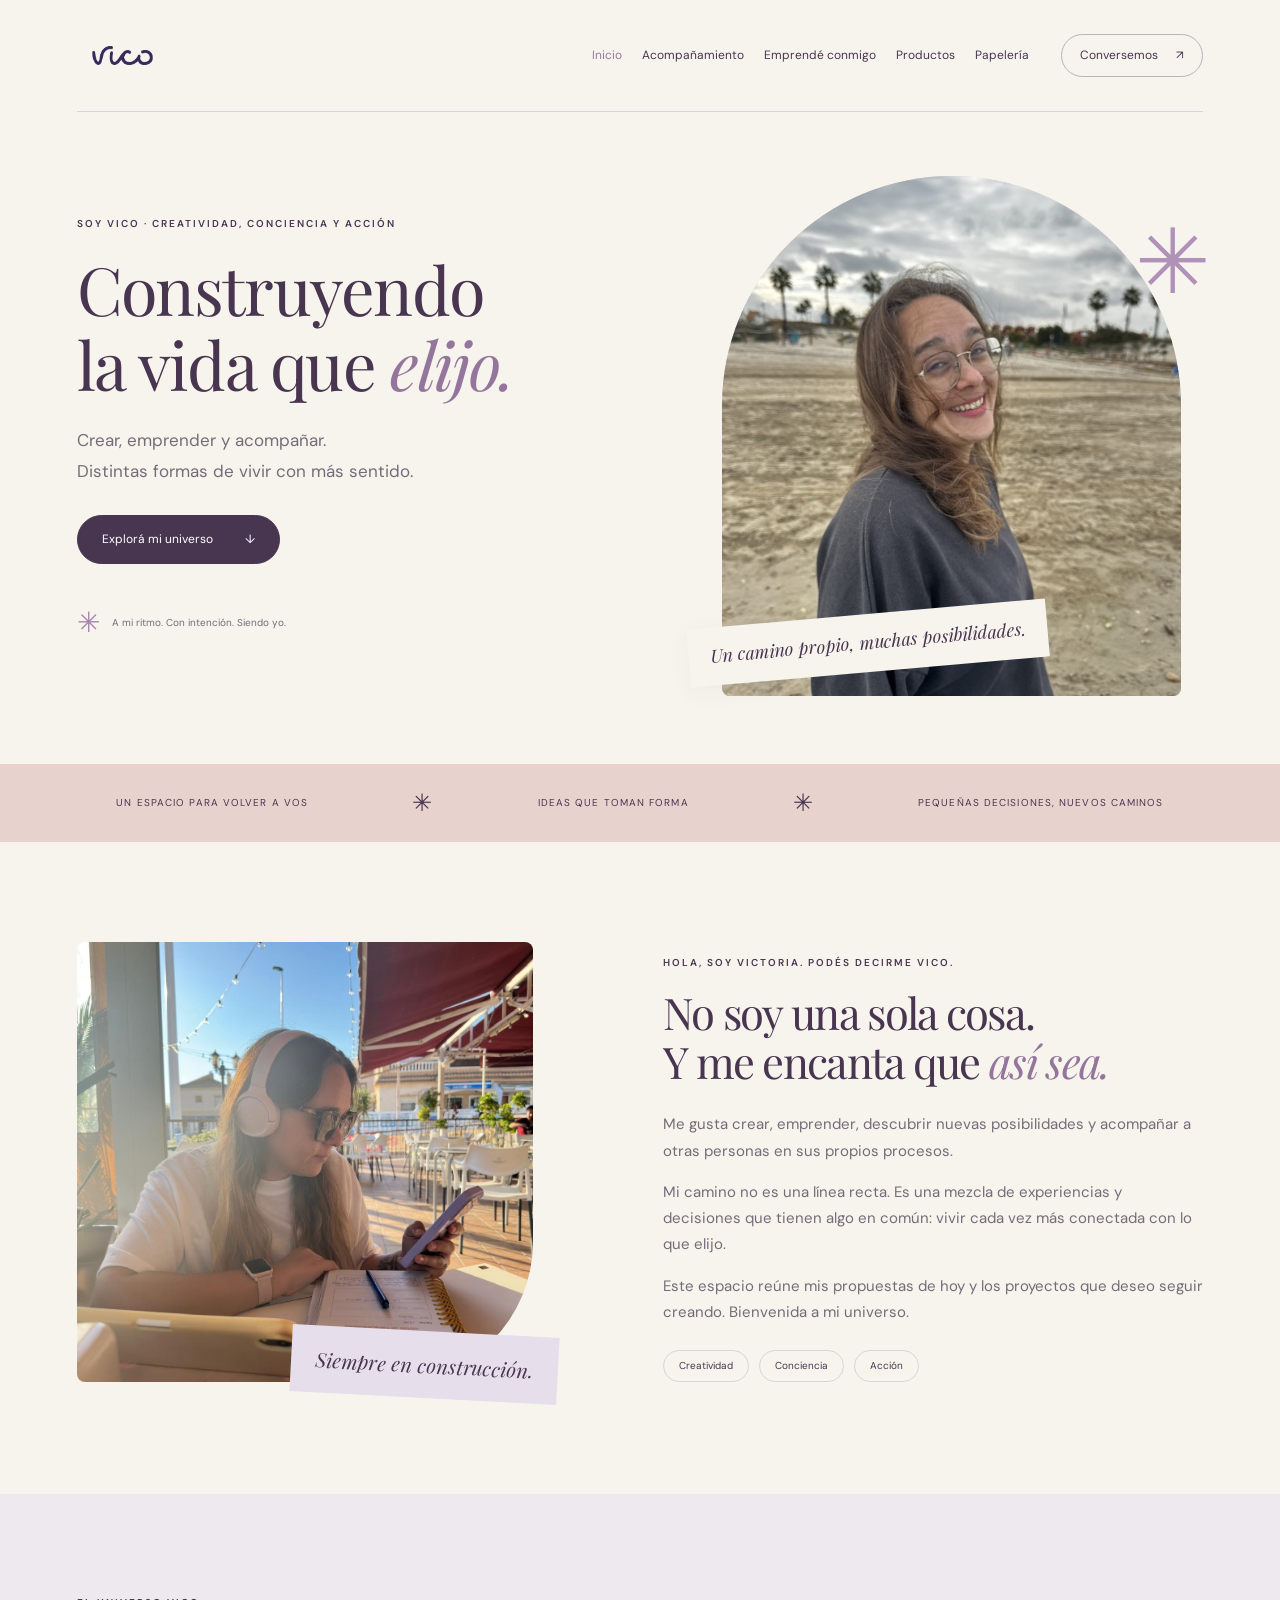
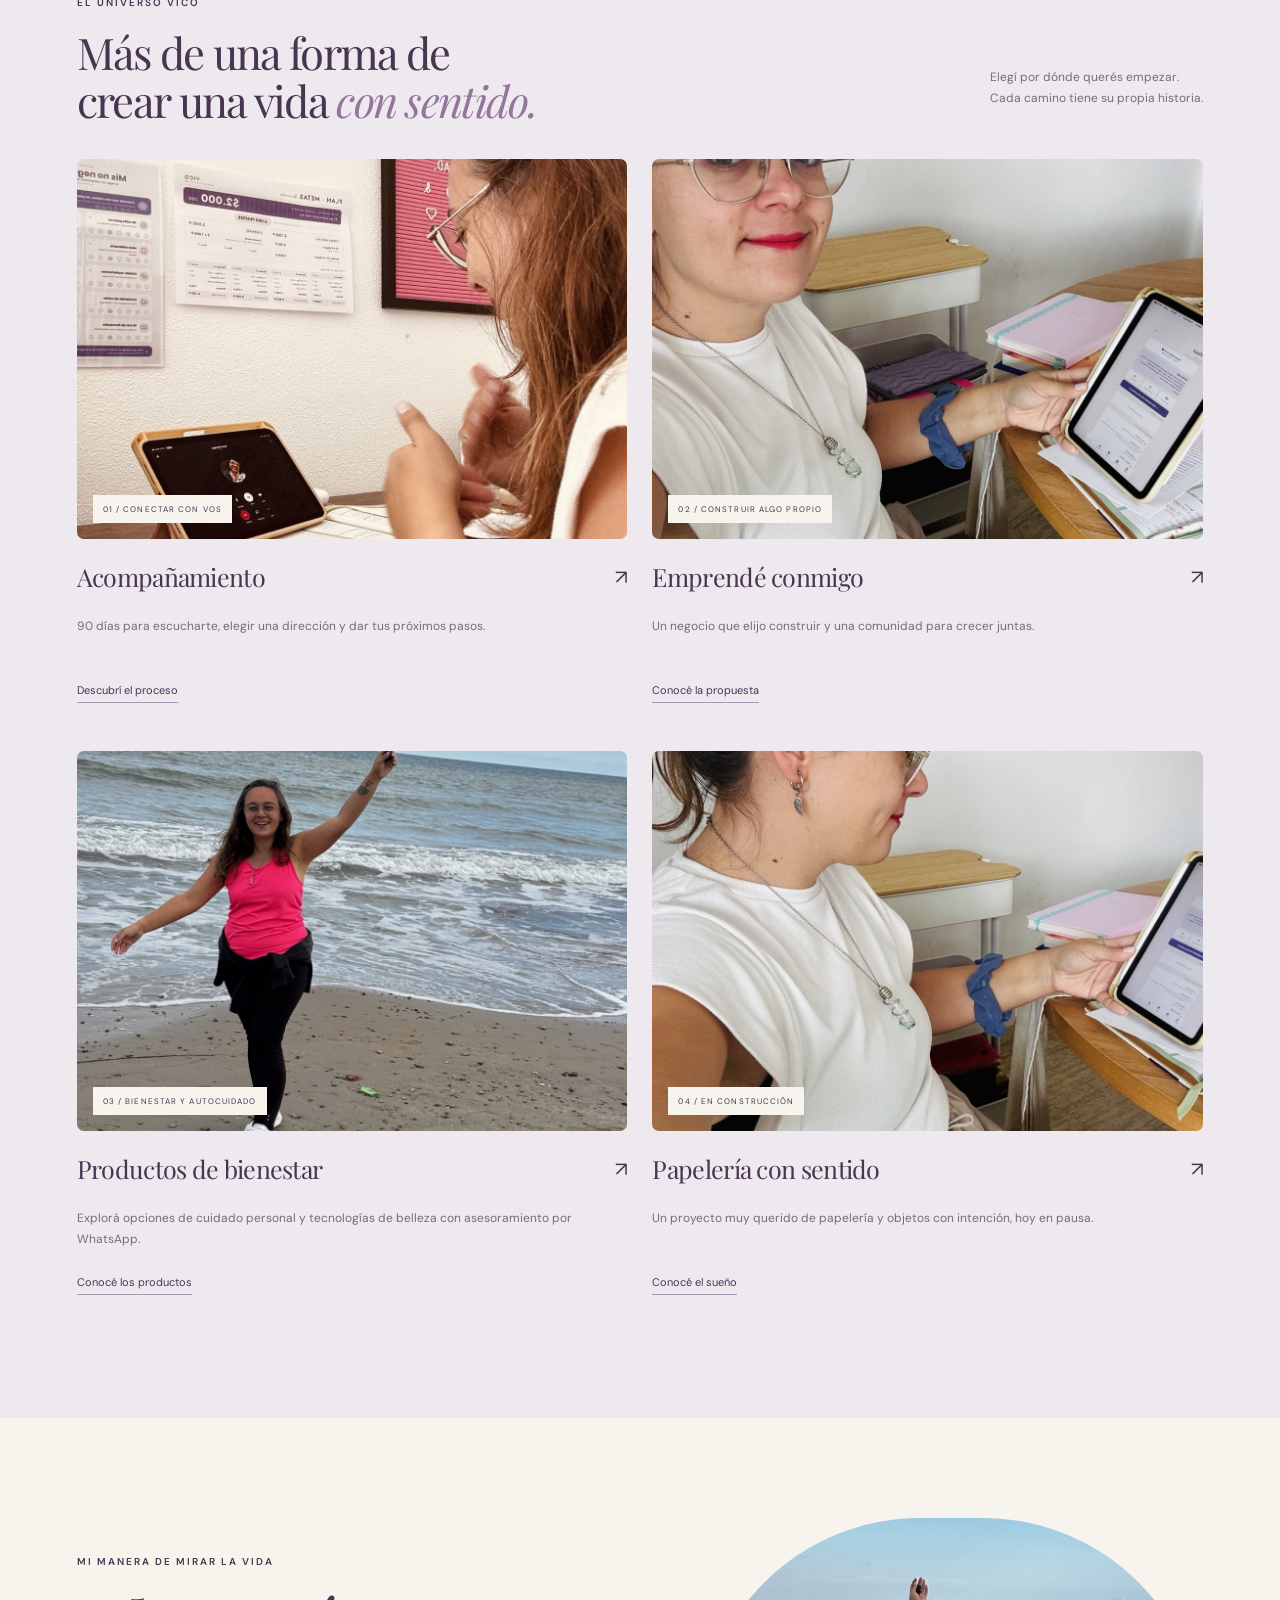
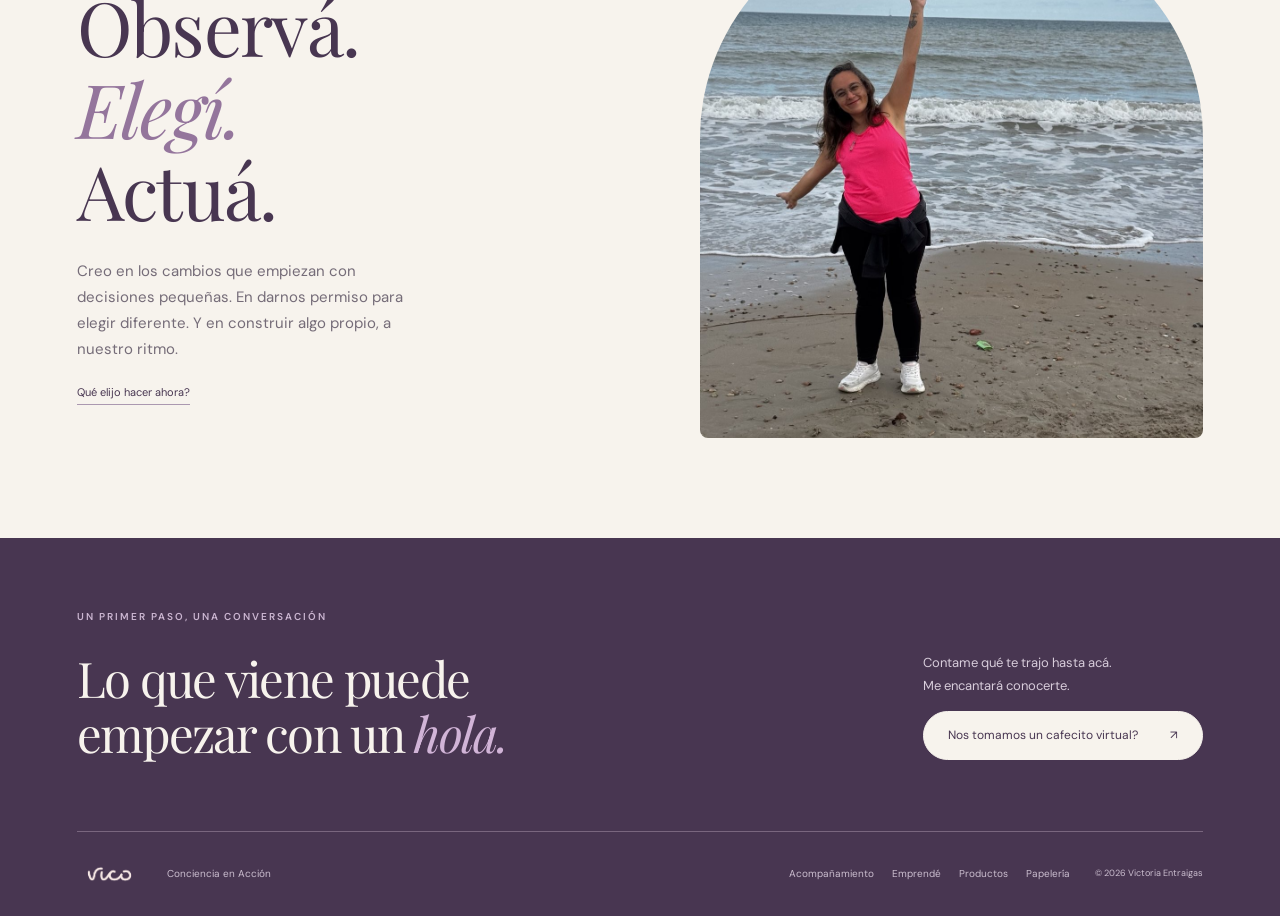
==== commit cba9b64e: "Add files via upload" ====
--- a/index.html
+++ b/index.html
@@ -1 +1 @@
-<!doctype html><html lang="es"><head><meta charset="utf-8"><meta name="viewport" content="width=device-width, initial-scale=1"><meta name="theme-color" content="#f7f3ed"><meta name="description" content="VICO, Conciencia en Acción. Acompañamiento, emprendimiento y papelería con sentido por Victoria Entraigas."><title>Conciencia en Acción · VICO</title><link rel="stylesheet" href="styles.css"><script src="app.js" defer></script></head><body><a class="skip" href="#main">Saltar al contenido</a><header class="nav wrap"><a class="brand" href="index.html"><img src="assets/logo.png" alt="VICO · Inicio"></a><nav id="navigation" aria-label="Principal"><a href="index.html">Inicio</a><a href="acompanamiento.html">Acompañamiento</a><a href="emprende.html">Emprendé conmigo</a><a href="bienestar.html">Bienestar</a><a href="papeleria.html">Papelería</a></nav><a class="nav-contact" href="#contacto">Conversemos <span>↗</span></a><button class="menu" aria-label="Abrir menú" aria-controls="navigation" aria-expanded="false">☰</button></header><main id="main"><section class="hero wrap"><div class="hero-copy"><span class="eyebrow">Soy Vico · Creatividad, conciencia y acción</span><h1>Construyendo<br>la vida que <em>elijo.</em></h1><p class="lead">Crear, emprender y acompañar.<br>Distintas formas de vivir con más sentido.</p><a class="btn" href="#proyectos">Explorá mi universo <span>↓</span></a><div class="hero-note"><span class="tiny-star">✳︎</span> A mi ritmo. Con intención. Siendo yo.</div></div><div class="hero-visual"><div class="photo-arch"><img src="assets/sonrisa.jpg" alt="Vico sonriendo junto al mar" fetchpriority="high"></div><span class="photo-label">Un camino propio, muchas posibilidades.</span><span class="orbit" aria-hidden="true">✳︎</span></div></section><div class="ribbon"><span>Un espacio para volver a vos</span><b>✳︎</b><span>Ideas que toman forma</span><b>✳︎</b><span>Pequeñas decisiones, nuevos caminos</span></div><section class="section wrap about"><div class="about-image"><img src="assets/cafe.jpg" alt="Vico creando y trabajando en un café" loading="lazy"><span class="image-note">Siempre en construcción.</span></div><div><span class="eyebrow">Hola, soy Victoria. Podés decirme Vico.</span><h2>No soy una sola cosa.<br>Y me encanta que <em>así sea.</em></h2><p>Me gusta crear, emprender, descubrir nuevas posibilidades y acompañar a otras personas en sus propios procesos.</p><p>Mi camino no es una línea recta. Es una mezcla de experiencias y decisiones que tienen algo en común: vivir cada vez más conectada con lo que elijo.</p><p>Este espacio reúne mis propuestas de hoy y los proyectos que deseo seguir creando. Bienvenida a mi universo.</p><div class="tags"><span>Creatividad</span><span>Conciencia</span><span>Acción</span></div></div></section><section class="projects section" id="proyectos"><div class="wrap"><div class="section-heading"><div><span class="eyebrow">El universo VICO</span><h2>Más de una forma de<br>crear una vida <em>con sentido.</em></h2></div><p>Elegí por dónde querés empezar.<br>Cada camino tiene su propia historia.</p></div><div class="project-grid"><a class="project" href="acompanamiento.html"><div class="project-img"><img src="assets/sesion.jpg" alt="Vico en una conversación" loading="lazy"><span>01 / CONECTAR CON VOS</span></div><div class="project-text"><h3>Acompañamiento <span>↗</span></h3><p>90 días para escucharte, elegir una dirección y dar tus próximos pasos.</p><span class="text-link">Descubrí el proceso</span></div></a><a class="project" href="emprende.html"><div class="project-img"><img src="assets/trabajo.jpg" alt="Vico trabajando en su negocio" loading="lazy"><span>02 / CONSTRUIR ALGO PROPIO</span></div><div class="project-text"><h3>Emprendé conmigo <span>↗</span></h3><p>Un negocio que elijo construir y una comunidad para crecer juntas.</p><span class="text-link">Conocé la propuesta</span></div></a><a class="project" href="papeleria.html"><div class="project-img"><img src="assets/escritorio.jpg" alt="Vico desarrollando ideas en su escritorio" loading="lazy"><span>03 / DAR FORMA A TUS IDEAS</span></div><div class="project-text"><h3>Papelería con sentido <span>↗</span></h3><p>Un proyecto muy querido de papelería y objetos con intención, hoy en pausa.</p><span class="text-link">Conocé el sueño</span></div></a></div><a class="wellness-feature" href="bienestar.html"><div><span class="eyebrow">04 / Un momento para cuidarte</span><h3>Bienestar y autocuidado</h3><p>Una orientación personal para explorar opciones de cuidado facial y tecnologías de belleza según lo que buscás.</p></div><span class="wellness-link">Conocé cómo puedo orientarte ↗</span></a></div></section><section class="philosophy section wrap"><div><span class="eyebrow">Mi manera de mirar la vida</span><h2>Observá.<br><em>Elegí.</em><br>Actuá.</h2><p>Creo en los cambios que empiezan con decisiones pequeñas. En darnos permiso para elegir diferente. Y en construir algo propio, a nuestro ritmo.</p><span class="text-link">Qué elijo hacer ahora?</span></div><img src="assets/alegria.jpg" alt="Vico disfrutando junto al mar" loading="lazy"></section></main><footer id="contacto"><div class="wrap"><span class="eyebrow">Un primer paso, una conversación</span><div class="footer-top"><h2>Lo que viene puede<br>empezar con un <em>hola.</em></h2><div><p>Contame qué te trajo hasta acá.<br>Me encantará conocerte.</p><a class="btn" target="_blank" rel="noopener" href="https://wa.me/34682729639?text=Hola%20Vico%2C%20llegu%C3%A9%20desde%20tu%20web%20y%20me%20gustar%C3%ADa%20conversar.">Nos tomamos un cafecito virtual? <span>↗</span></a></div></div><div class="footer-bottom"><img src="assets/logo_light.png" alt="VICO"><span>Conciencia en Acción</span><div class="footer-links"><a href="acompanamiento.html">Acompañamiento</a><a href="bienestar.html">Bienestar</a><a href="emprende.html">Emprendé</a><a href="papeleria.html">Papelería</a></div><small>© 2026 Victoria Entraigas</small></div></div></footer></body></html>+<!doctype html><html lang="es"><head><meta charset="utf-8"><meta name="viewport" content="width=device-width, initial-scale=1"><meta name="theme-color" content="#f7f3ed"><meta name="description" content="VICO, Conciencia en Acción. Acompañamiento, emprendimiento y papelería con sentido por Victoria Entraigas."><title>Conciencia en Acción · VICO</title><link rel="stylesheet" href="styles.css"><script src="app.js" defer></script></head><body><a class="skip" href="#main">Saltar al contenido</a><header class="nav wrap"><a class="brand" href="index.html"><img src="assets/logo.png" alt="VICO · Inicio"></a><nav id="navigation" aria-label="Principal"><a href="index.html">Inicio</a><a href="acompanamiento.html">Acompañamiento</a><a href="emprende.html">Emprendé conmigo</a><a href="bienestar.html">Productos</a><a href="papeleria.html">Papelería</a></nav><a class="nav-contact" href="#contacto">Conversemos <span>↗</span></a><button class="menu" aria-label="Abrir menú" aria-controls="navigation" aria-expanded="false">☰</button></header><main id="main"><section class="hero wrap"><div class="hero-copy"><span class="eyebrow">Soy Vico · Creatividad, conciencia y acción</span><h1>Construyendo<br>la vida que <em>elijo.</em></h1><p class="lead">Crear, emprender y acompañar.<br>Distintas formas de vivir con más sentido.</p><a class="btn" href="#proyectos">Explorá mi universo <span>↓</span></a><div class="hero-note"><span class="tiny-star">✳︎</span> A mi ritmo. Con intención. Siendo yo.</div></div><div class="hero-visual"><div class="photo-arch"><img src="assets/sonrisa.jpg" alt="Vico sonriendo junto al mar" fetchpriority="high"></div><span class="photo-label">Un camino propio, muchas posibilidades.</span><span class="orbit" aria-hidden="true">✳︎</span></div></section><div class="ribbon"><span>Un espacio para volver a vos</span><b>✳︎</b><span>Ideas que toman forma</span><b>✳︎</b><span>Pequeñas decisiones, nuevos caminos</span></div><section class="section wrap about"><div class="about-image"><img src="assets/cafe.jpg" alt="Vico creando y trabajando en un café" loading="lazy"><span class="image-note">Siempre en construcción.</span></div><div><span class="eyebrow">Hola, soy Victoria. Podés decirme Vico.</span><h2>No soy una sola cosa.<br>Y me encanta que <em>así sea.</em></h2><p>Me gusta crear, emprender, descubrir nuevas posibilidades y acompañar a otras personas en sus propios procesos.</p><p>Mi camino no es una línea recta. Es una mezcla de experiencias y decisiones que tienen algo en común: vivir cada vez más conectada con lo que elijo.</p><p>Este espacio reúne mis propuestas de hoy y los proyectos que deseo seguir creando. Bienvenida a mi universo.</p><div class="tags"><span>Creatividad</span><span>Conciencia</span><span>Acción</span></div></div></section><section class="projects section" id="proyectos"><div class="wrap"><div class="section-heading"><div><span class="eyebrow">El universo VICO</span><h2>Más de una forma de<br>crear una vida <em>con sentido.</em></h2></div><p>Elegí por dónde querés empezar.<br>Cada camino tiene su propia historia.</p></div><div class="project-grid project-grid-four"><a class="project" href="acompanamiento.html"><div class="project-img"><img src="assets/sesion.jpg" alt="Vico en una conversación" loading="lazy"><span>01 / CONECTAR CON VOS</span></div><div class="project-text"><h3>Acompañamiento <span>↗</span></h3><p>90 días para escucharte, elegir una dirección y dar tus próximos pasos.</p><span class="text-link">Descubrí el proceso</span></div></a><a class="project" href="emprende.html"><div class="project-img"><img src="assets/trabajo.jpg" alt="Vico trabajando en su negocio" loading="lazy"><span>02 / CONSTRUIR ALGO PROPIO</span></div><div class="project-text"><h3>Emprendé conmigo <span>↗</span></h3><p>Un negocio que elijo construir y una comunidad para crecer juntas.</p><span class="text-link">Conocé la propuesta</span></div></a><a class="project" href="bienestar.html"><div class="project-img"><img src="assets/playa.jpg" alt="Vico junto al mar" loading="lazy"><span>03 / BIENESTAR Y AUTOCUIDADO</span></div><div class="project-text"><h3>Productos de bienestar <span>↗</span></h3><p>Explorá opciones de cuidado personal y tecnologías de belleza con asesoramiento por WhatsApp.</p><span class="text-link">Conocé los productos</span></div></a><a class="project" href="papeleria.html"><div class="project-img"><img src="assets/escritorio.jpg" alt="Vico desarrollando ideas en su escritorio" loading="lazy"><span>04 / EN CONSTRUCCIÓN</span></div><div class="project-text"><h3>Papelería con sentido <span>↗</span></h3><p>Un proyecto muy querido de papelería y objetos con intención, hoy en pausa.</p><span class="text-link">Conocé el sueño</span></div></a></div></div></section><section class="philosophy section wrap"><div><span class="eyebrow">Mi manera de mirar la vida</span><h2>Observá.<br><em>Elegí.</em><br>Actuá.</h2><p>Creo en los cambios que empiezan con decisiones pequeñas. En darnos permiso para elegir diferente. Y en construir algo propio, a nuestro ritmo.</p><span class="text-link">Qué elijo hacer ahora?</span></div><img src="assets/alegria.jpg" alt="Vico disfrutando junto al mar" loading="lazy"></section></main><footer id="contacto"><div class="wrap"><span class="eyebrow">Un primer paso, una conversación</span><div class="footer-top"><h2>Lo que viene puede<br>empezar con un <em>hola.</em></h2><div><p>Contame qué te trajo hasta acá.<br>Me encantará conocerte.</p><a class="btn" target="_blank" rel="noopener" href="https://wa.me/34682729639?text=Hola%20Vico%2C%20llegu%C3%A9%20desde%20tu%20web%20y%20me%20gustar%C3%ADa%20conversar.">Nos tomamos un cafecito virtual? <span>↗</span></a></div></div><div class="footer-bottom"><img src="assets/logo_light.png" alt="VICO"><span>Conciencia en Acción</span><div class="footer-links"><a href="acompanamiento.html">Acompañamiento</a><a href="emprende.html">Emprendé</a><a href="bienestar.html">Productos</a><a href="papeleria.html">Papelería</a></div><small>© 2026 Victoria Entraigas</small></div></div></footer></body></html>
--- a/styles.css
+++ b/styles.css
@@ -5,3 +5,5 @@
 @media(prefers-reduced-motion:reduce){html{scroll-behavior:auto}*{transition:none!important}}
 .inner-hero{display:grid;grid-template-columns:1.1fr .9fr;gap:85px;align-items:center;padding-top:65px;padding-bottom:85px}.inner-hero h1{font-size:clamp(43px,4.5vw,67px)}.inner-hero>img{height:520px;border-radius:220px 220px 8px 8px}.inner-hero .btn{margin-top:12px}.editorial-grid{display:grid;grid-template-columns:1fr 1fr;gap:70px;max-width:1000px}.editorial-grid h3{margin-top:15px}.editorial-photo{height:470px;border-radius:8px 8px 140px 8px}.faqs{max-width:850px;margin-top:35px}.faqs details{border-top:1px solid var(--line);padding:20px 0}.faqs details:last-child{border-bottom:1px solid var(--line)}.faqs summary{cursor:pointer;font-size:17px;font-weight:500;padding-right:20px}.faqs details p{margin:15px 0 0;font-size:14px}.dream{max-width:820px;text-align:center}.dream p{margin:0 auto 22px}.wellness-feature{display:flex;justify-content:space-between;align-items:center;gap:35px;border-top:1px solid #cec1d0;padding:35px 0 0;margin-top:10px}.wellness-feature h3{margin:12px 0}.wellness-feature p{font-size:13px;margin:0;max-width:580px}.wellness-link{font-size:12px;white-space:nowrap;border-bottom:1px solid #ac94b4;padding-bottom:5px}.footer-links{display:flex;gap:18px;margin-left:auto}.footer-links a{margin:0}.detail .hero-small{background:transparent}.detail .hero-small .photo{border-radius:220px 220px 8px 8px}.dark .card{background:transparent}.dark .card h3{color:var(--paper)}.dark .card p{color:#e1d6e4}.nav nav{gap:20px}.orbit,.tiny-star,.ribbon b{font-family:Georgia,serif}
 @media(max-width:900px){.inner-hero{gap:40px}.nav nav{gap:12px}.nav{gap:18px}.nav-contact{display:none}.footer-links{gap:10px}}@media(max-width:640px){.inner-hero{grid-template-columns:1fr;gap:35px;padding:40px 0 60px}.inner-hero>img{height:400px}.inner-hero h1{font-size:45px}.editorial-grid{grid-template-columns:1fr;gap:12px}.editorial-photo{height:380px}.wellness-feature{display:block}.wellness-link{display:inline-block;margin-top:22px;white-space:normal}.footer-links{width:100%;flex-wrap:wrap;margin:5px 0}.faqs summary{font-size:16px}}
+
+@media(min-width:641px){.project-grid-four{grid-template-columns:repeat(2,minmax(0,1fr))}.project-grid-four .project-img img{height:clamp(240px,32vw,380px)}}
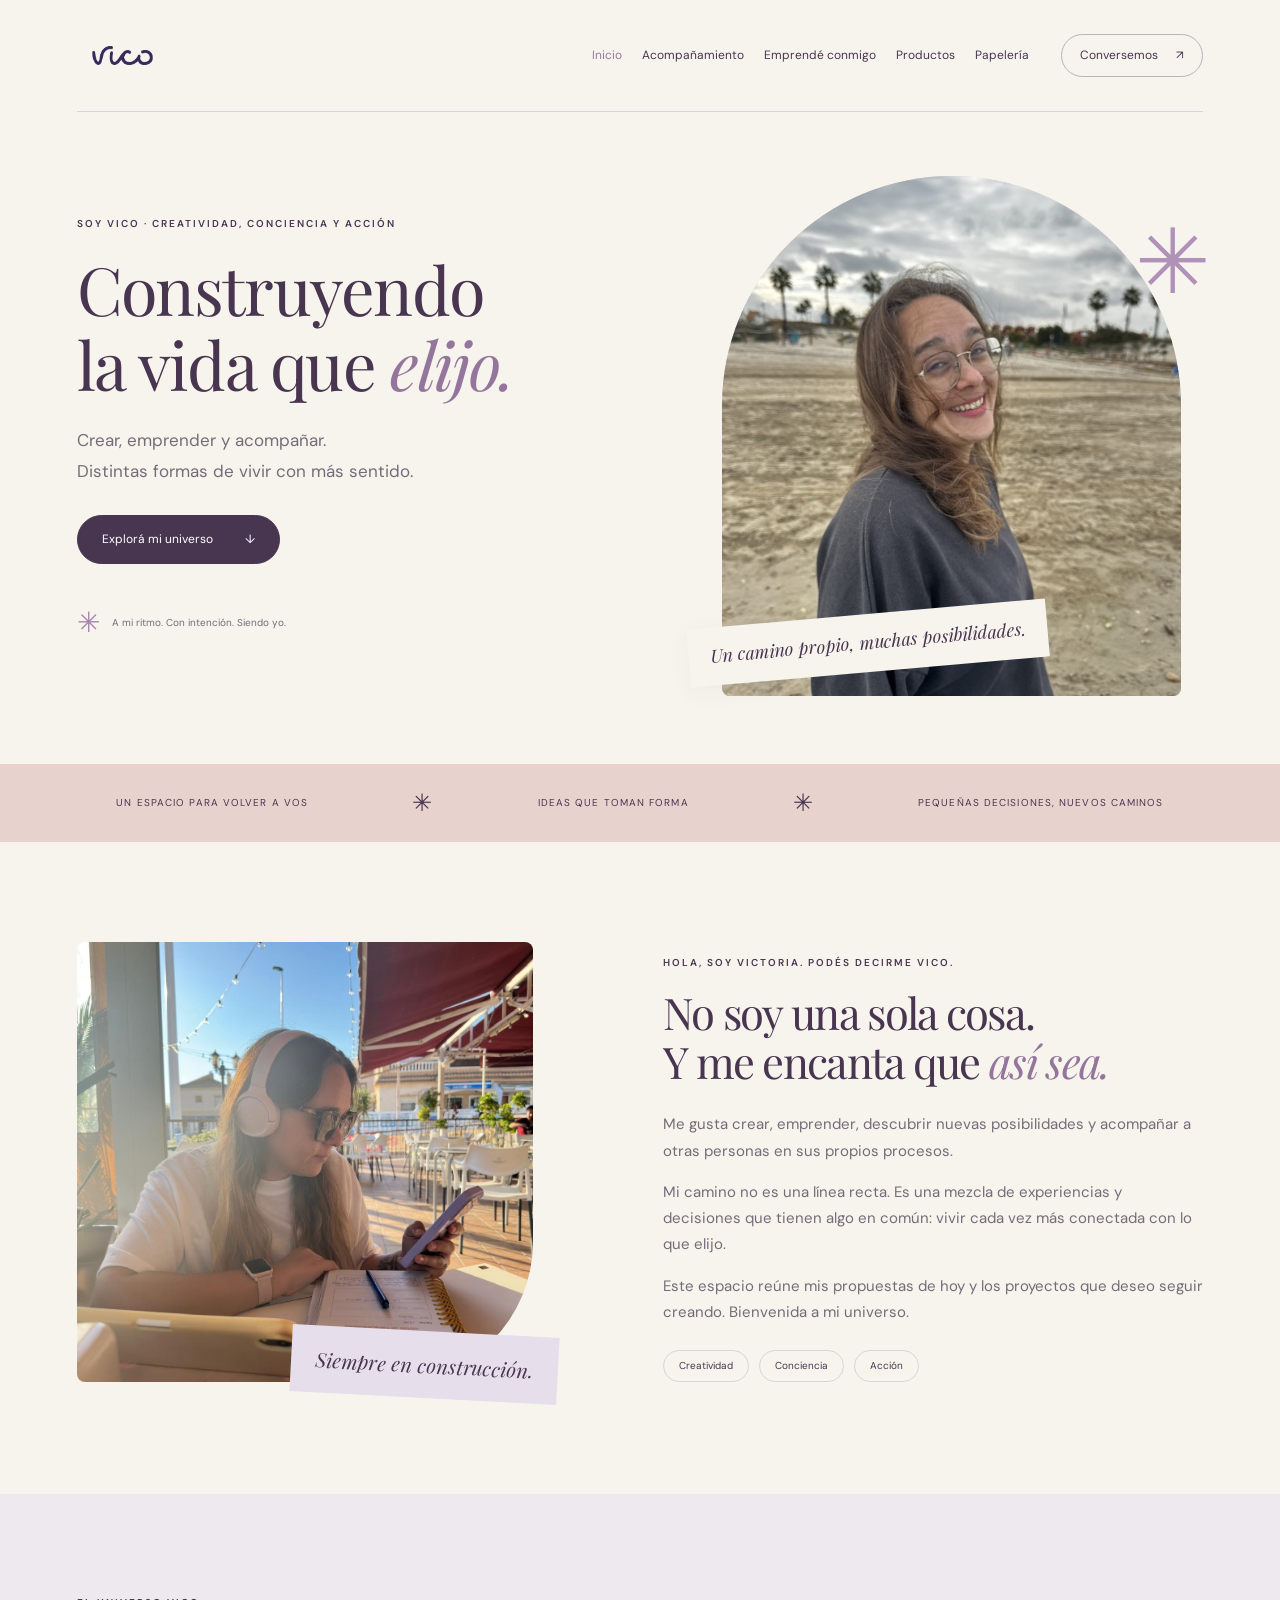
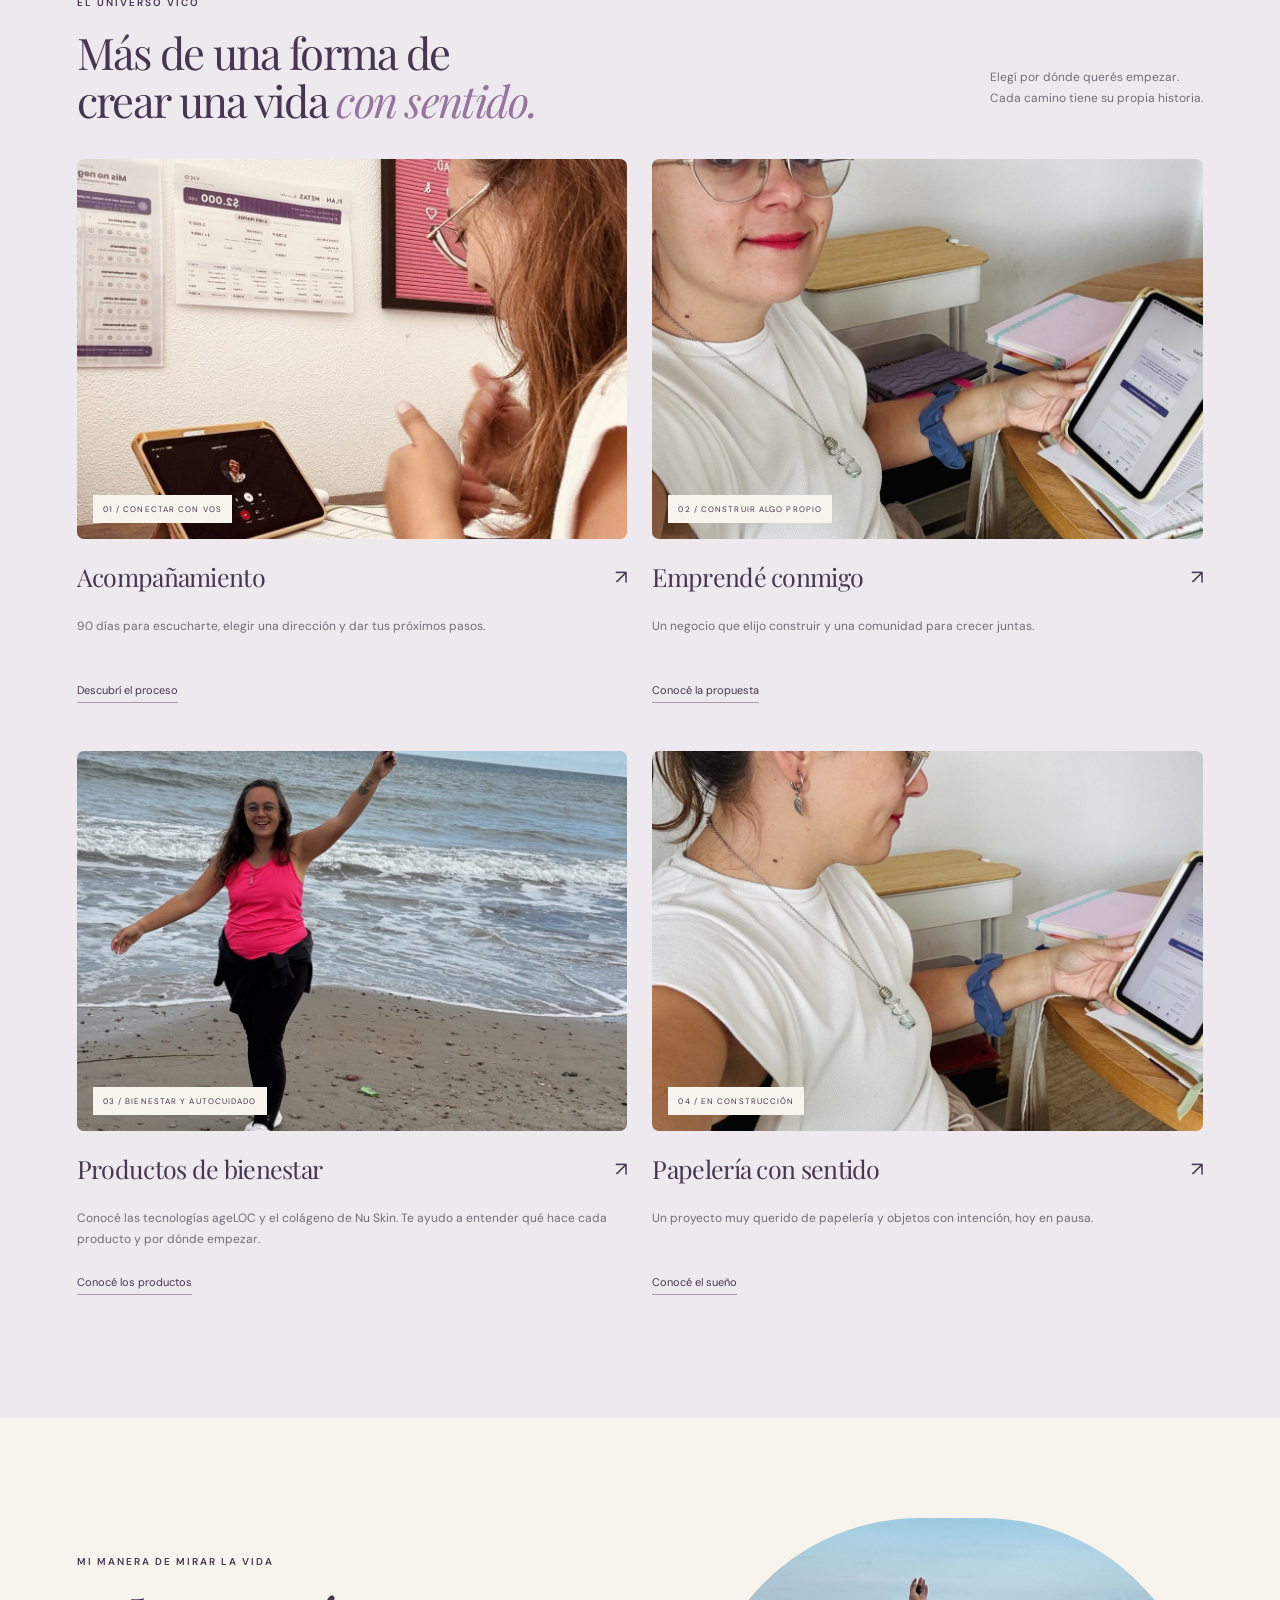
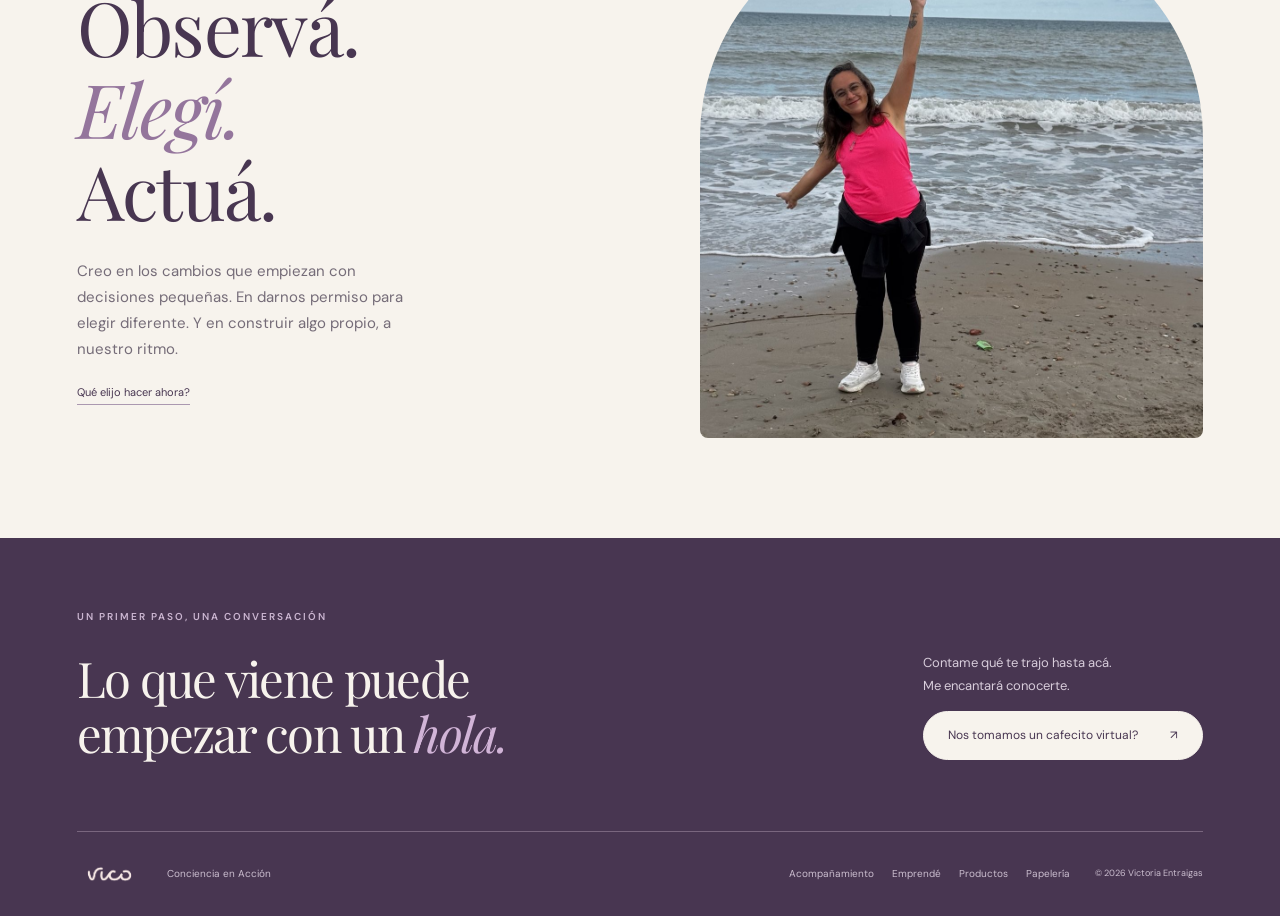
==== commit a924bb50: "Add files via upload" ====
--- a/index.html
+++ b/index.html
@@ -1 +1 @@
-<!doctype html><html lang="es"><head><meta charset="utf-8"><meta name="viewport" content="width=device-width, initial-scale=1"><meta name="theme-color" content="#f7f3ed"><meta name="description" content="VICO, Conciencia en Acción. Acompañamiento, emprendimiento y papelería con sentido por Victoria Entraigas."><title>Conciencia en Acción · VICO</title><link rel="stylesheet" href="styles.css"><script src="app.js" defer></script></head><body><a class="skip" href="#main">Saltar al contenido</a><header class="nav wrap"><a class="brand" href="index.html"><img src="assets/logo.png" alt="VICO · Inicio"></a><nav id="navigation" aria-label="Principal"><a href="index.html">Inicio</a><a href="acompanamiento.html">Acompañamiento</a><a href="emprende.html">Emprendé conmigo</a><a href="bienestar.html">Productos</a><a href="papeleria.html">Papelería</a></nav><a class="nav-contact" href="#contacto">Conversemos <span>↗</span></a><button class="menu" aria-label="Abrir menú" aria-controls="navigation" aria-expanded="false">☰</button></header><main id="main"><section class="hero wrap"><div class="hero-copy"><span class="eyebrow">Soy Vico · Creatividad, conciencia y acción</span><h1>Construyendo<br>la vida que <em>elijo.</em></h1><p class="lead">Crear, emprender y acompañar.<br>Distintas formas de vivir con más sentido.</p><a class="btn" href="#proyectos">Explorá mi universo <span>↓</span></a><div class="hero-note"><span class="tiny-star">✳︎</span> A mi ritmo. Con intención. Siendo yo.</div></div><div class="hero-visual"><div class="photo-arch"><img src="assets/sonrisa.jpg" alt="Vico sonriendo junto al mar" fetchpriority="high"></div><span class="photo-label">Un camino propio, muchas posibilidades.</span><span class="orbit" aria-hidden="true">✳︎</span></div></section><div class="ribbon"><span>Un espacio para volver a vos</span><b>✳︎</b><span>Ideas que toman forma</span><b>✳︎</b><span>Pequeñas decisiones, nuevos caminos</span></div><section class="section wrap about"><div class="about-image"><img src="assets/cafe.jpg" alt="Vico creando y trabajando en un café" loading="lazy"><span class="image-note">Siempre en construcción.</span></div><div><span class="eyebrow">Hola, soy Victoria. Podés decirme Vico.</span><h2>No soy una sola cosa.<br>Y me encanta que <em>así sea.</em></h2><p>Me gusta crear, emprender, descubrir nuevas posibilidades y acompañar a otras personas en sus propios procesos.</p><p>Mi camino no es una línea recta. Es una mezcla de experiencias y decisiones que tienen algo en común: vivir cada vez más conectada con lo que elijo.</p><p>Este espacio reúne mis propuestas de hoy y los proyectos que deseo seguir creando. Bienvenida a mi universo.</p><div class="tags"><span>Creatividad</span><span>Conciencia</span><span>Acción</span></div></div></section><section class="projects section" id="proyectos"><div class="wrap"><div class="section-heading"><div><span class="eyebrow">El universo VICO</span><h2>Más de una forma de<br>crear una vida <em>con sentido.</em></h2></div><p>Elegí por dónde querés empezar.<br>Cada camino tiene su propia historia.</p></div><div class="project-grid project-grid-four"><a class="project" href="acompanamiento.html"><div class="project-img"><img src="assets/sesion.jpg" alt="Vico en una conversación" loading="lazy"><span>01 / CONECTAR CON VOS</span></div><div class="project-text"><h3>Acompañamiento <span>↗</span></h3><p>90 días para escucharte, elegir una dirección y dar tus próximos pasos.</p><span class="text-link">Descubrí el proceso</span></div></a><a class="project" href="emprende.html"><div class="project-img"><img src="assets/trabajo.jpg" alt="Vico trabajando en su negocio" loading="lazy"><span>02 / CONSTRUIR ALGO PROPIO</span></div><div class="project-text"><h3>Emprendé conmigo <span>↗</span></h3><p>Un negocio que elijo construir y una comunidad para crecer juntas.</p><span class="text-link">Conocé la propuesta</span></div></a><a class="project" href="bienestar.html"><div class="project-img"><img src="assets/playa.jpg" alt="Vico junto al mar" loading="lazy"><span>03 / BIENESTAR Y AUTOCUIDADO</span></div><div class="project-text"><h3>Productos de bienestar <span>↗</span></h3><p>Explorá opciones de cuidado personal y tecnologías de belleza con asesoramiento por WhatsApp.</p><span class="text-link">Conocé los productos</span></div></a><a class="project" href="papeleria.html"><div class="project-img"><img src="assets/escritorio.jpg" alt="Vico desarrollando ideas en su escritorio" loading="lazy"><span>04 / EN CONSTRUCCIÓN</span></div><div class="project-text"><h3>Papelería con sentido <span>↗</span></h3><p>Un proyecto muy querido de papelería y objetos con intención, hoy en pausa.</p><span class="text-link">Conocé el sueño</span></div></a></div></div></section><section class="philosophy section wrap"><div><span class="eyebrow">Mi manera de mirar la vida</span><h2>Observá.<br><em>Elegí.</em><br>Actuá.</h2><p>Creo en los cambios que empiezan con decisiones pequeñas. En darnos permiso para elegir diferente. Y en construir algo propio, a nuestro ritmo.</p><span class="text-link">Qué elijo hacer ahora?</span></div><img src="assets/alegria.jpg" alt="Vico disfrutando junto al mar" loading="lazy"></section></main><footer id="contacto"><div class="wrap"><span class="eyebrow">Un primer paso, una conversación</span><div class="footer-top"><h2>Lo que viene puede<br>empezar con un <em>hola.</em></h2><div><p>Contame qué te trajo hasta acá.<br>Me encantará conocerte.</p><a class="btn" target="_blank" rel="noopener" href="https://wa.me/34682729639?text=Hola%20Vico%2C%20llegu%C3%A9%20desde%20tu%20web%20y%20me%20gustar%C3%ADa%20conversar.">Nos tomamos un cafecito virtual? <span>↗</span></a></div></div><div class="footer-bottom"><img src="assets/logo_light.png" alt="VICO"><span>Conciencia en Acción</span><div class="footer-links"><a href="acompanamiento.html">Acompañamiento</a><a href="emprende.html">Emprendé</a><a href="bienestar.html">Productos</a><a href="papeleria.html">Papelería</a></div><small>© 2026 Victoria Entraigas</small></div></div></footer></body></html>+<!doctype html><html lang="es"><head><meta charset="utf-8"><meta name="viewport" content="width=device-width, initial-scale=1"><meta name="theme-color" content="#f7f3ed"><meta name="description" content="VICO, Conciencia en Acción. Acompañamiento, emprendimiento y papelería con sentido por Victoria Entraigas."><title>Conciencia en Acción · VICO</title><link rel="stylesheet" href="styles.css"><script src="app.js" defer></script></head><body><a class="skip" href="#main">Saltar al contenido</a><header class="nav wrap"><a class="brand" href="index.html"><img src="assets/logo.png" alt="VICO · Inicio"></a><nav id="navigation" aria-label="Principal"><a href="index.html">Inicio</a><a href="acompanamiento.html">Acompañamiento</a><a href="emprende.html">Emprendé conmigo</a><a href="bienestar.html">Productos</a><a href="papeleria.html">Papelería</a></nav><a class="nav-contact" href="#contacto">Conversemos <span>↗</span></a><button class="menu" aria-label="Abrir menú" aria-controls="navigation" aria-expanded="false">☰</button></header><main id="main"><section class="hero wrap"><div class="hero-copy"><span class="eyebrow">Soy Vico · Creatividad, conciencia y acción</span><h1>Construyendo<br>la vida que <em>elijo.</em></h1><p class="lead">Crear, emprender y acompañar.<br>Distintas formas de vivir con más sentido.</p><a class="btn" href="#proyectos">Explorá mi universo <span>↓</span></a><div class="hero-note"><span class="tiny-star">✳︎</span> A mi ritmo. Con intención. Siendo yo.</div></div><div class="hero-visual"><div class="photo-arch"><img src="assets/sonrisa.jpg" alt="Vico sonriendo junto al mar" fetchpriority="high"></div><span class="photo-label">Un camino propio, muchas posibilidades.</span><span class="orbit" aria-hidden="true">✳︎</span></div></section><div class="ribbon"><span>Un espacio para volver a vos</span><b>✳︎</b><span>Ideas que toman forma</span><b>✳︎</b><span>Pequeñas decisiones, nuevos caminos</span></div><section class="section wrap about"><div class="about-image"><img src="assets/cafe.jpg" alt="Vico creando y trabajando en un café" loading="lazy"><span class="image-note">Siempre en construcción.</span></div><div><span class="eyebrow">Hola, soy Victoria. Podés decirme Vico.</span><h2>No soy una sola cosa.<br>Y me encanta que <em>así sea.</em></h2><p>Me gusta crear, emprender, descubrir nuevas posibilidades y acompañar a otras personas en sus propios procesos.</p><p>Mi camino no es una línea recta. Es una mezcla de experiencias y decisiones que tienen algo en común: vivir cada vez más conectada con lo que elijo.</p><p>Este espacio reúne mis propuestas de hoy y los proyectos que deseo seguir creando. Bienvenida a mi universo.</p><div class="tags"><span>Creatividad</span><span>Conciencia</span><span>Acción</span></div></div></section><section class="projects section" id="proyectos"><div class="wrap"><div class="section-heading"><div><span class="eyebrow">El universo VICO</span><h2>Más de una forma de<br>crear una vida <em>con sentido.</em></h2></div><p>Elegí por dónde querés empezar.<br>Cada camino tiene su propia historia.</p></div><div class="project-grid project-grid-four"><a class="project" href="acompanamiento.html"><div class="project-img"><img src="assets/sesion.jpg" alt="Vico en una conversación" loading="lazy"><span>01 / CONECTAR CON VOS</span></div><div class="project-text"><h3>Acompañamiento <span>↗</span></h3><p>90 días para escucharte, elegir una dirección y dar tus próximos pasos.</p><span class="text-link">Descubrí el proceso</span></div></a><a class="project" href="emprende.html"><div class="project-img"><img src="assets/trabajo.jpg" alt="Vico trabajando en su negocio" loading="lazy"><span>02 / CONSTRUIR ALGO PROPIO</span></div><div class="project-text"><h3>Emprendé conmigo <span>↗</span></h3><p>Un negocio que elijo construir y una comunidad para crecer juntas.</p><span class="text-link">Conocé la propuesta</span></div></a><a class="project" href="bienestar.html"><div class="project-img"><img src="assets/playa.jpg" alt="Vico junto al mar" loading="lazy"><span>03 / BIENESTAR Y AUTOCUIDADO</span></div><div class="project-text"><h3>Productos de bienestar <span>↗</span></h3><p>Conocé las tecnologías ageLOC y el colágeno de Nu Skin. Te ayudo a entender qué hace cada producto y por dónde empezar.</p><span class="text-link">Conocé los productos</span></div></a><a class="project" href="papeleria.html"><div class="project-img"><img src="assets/escritorio.jpg" alt="Vico desarrollando ideas en su escritorio" loading="lazy"><span>04 / EN CONSTRUCCIÓN</span></div><div class="project-text"><h3>Papelería con sentido <span>↗</span></h3><p>Un proyecto muy querido de papelería y objetos con intención, hoy en pausa.</p><span class="text-link">Conocé el sueño</span></div></a></div></div></section><section class="philosophy section wrap"><div><span class="eyebrow">Mi manera de mirar la vida</span><h2>Observá.<br><em>Elegí.</em><br>Actuá.</h2><p>Creo en los cambios que empiezan con decisiones pequeñas. En darnos permiso para elegir diferente. Y en construir algo propio, a nuestro ritmo.</p><span class="text-link">Qué elijo hacer ahora?</span></div><img src="assets/alegria.jpg" alt="Vico disfrutando junto al mar" loading="lazy"></section></main><footer id="contacto"><div class="wrap"><span class="eyebrow">Un primer paso, una conversación</span><div class="footer-top"><h2>Lo que viene puede<br>empezar con un <em>hola.</em></h2><div><p>Contame qué te trajo hasta acá.<br>Me encantará conocerte.</p><a class="btn" target="_blank" rel="noopener" href="https://wa.me/34682729639?text=Hola%20Vico%2C%20llegu%C3%A9%20desde%20tu%20web%20y%20me%20gustar%C3%ADa%20conversar.">Nos tomamos un cafecito virtual? <span>↗</span></a></div></div><div class="footer-bottom"><img src="assets/logo_light.png" alt="VICO"><span>Conciencia en Acción</span><div class="footer-links"><a href="acompanamiento.html">Acompañamiento</a><a href="emprende.html">Emprendé</a><a href="bienestar.html">Productos</a><a href="papeleria.html">Papelería</a></div><small>© 2026 Victoria Entraigas</small></div></div></footer></body></html>
--- a/styles.css
+++ b/styles.css
@@ -7,3 +7,11 @@
 @media(max-width:900px){.inner-hero{gap:40px}.nav nav{gap:12px}.nav{gap:18px}.nav-contact{display:none}.footer-links{gap:10px}}@media(max-width:640px){.inner-hero{grid-template-columns:1fr;gap:35px;padding:40px 0 60px}.inner-hero>img{height:400px}.inner-hero h1{font-size:45px}.editorial-grid{grid-template-columns:1fr;gap:12px}.editorial-photo{height:380px}.wellness-feature{display:block}.wellness-link{display:inline-block;margin-top:22px;white-space:normal}.footer-links{width:100%;flex-wrap:wrap;margin:5px 0}.faqs summary{font-size:16px}}
 
 @media(min-width:641px){.project-grid-four{grid-template-columns:repeat(2,minmax(0,1fr))}.project-grid-four .project-img img{height:clamp(240px,32vw,380px)}}
+
+.product-details{display:grid;grid-template-columns:repeat(3,minmax(0,1fr));gap:24px;margin-top:36px}
+.product-detail{display:flex;flex-direction:column;overflow:hidden;background:#fffaf6;border:1px solid var(--line);border-radius:12px}
+.product-detail img{width:100%;aspect-ratio:1.25;object-fit:contain;background:#f2edf1}
+.product-detail>div{display:flex;flex-direction:column;align-items:flex-start;flex:1;padding:24px}
+.product-detail h3{margin-bottom:16px}
+.product-detail .text-link{margin-top:auto;font-size:12px}
+@media(max-width:760px){.product-details{grid-template-columns:1fr}.product-detail img{max-height:310px}}
